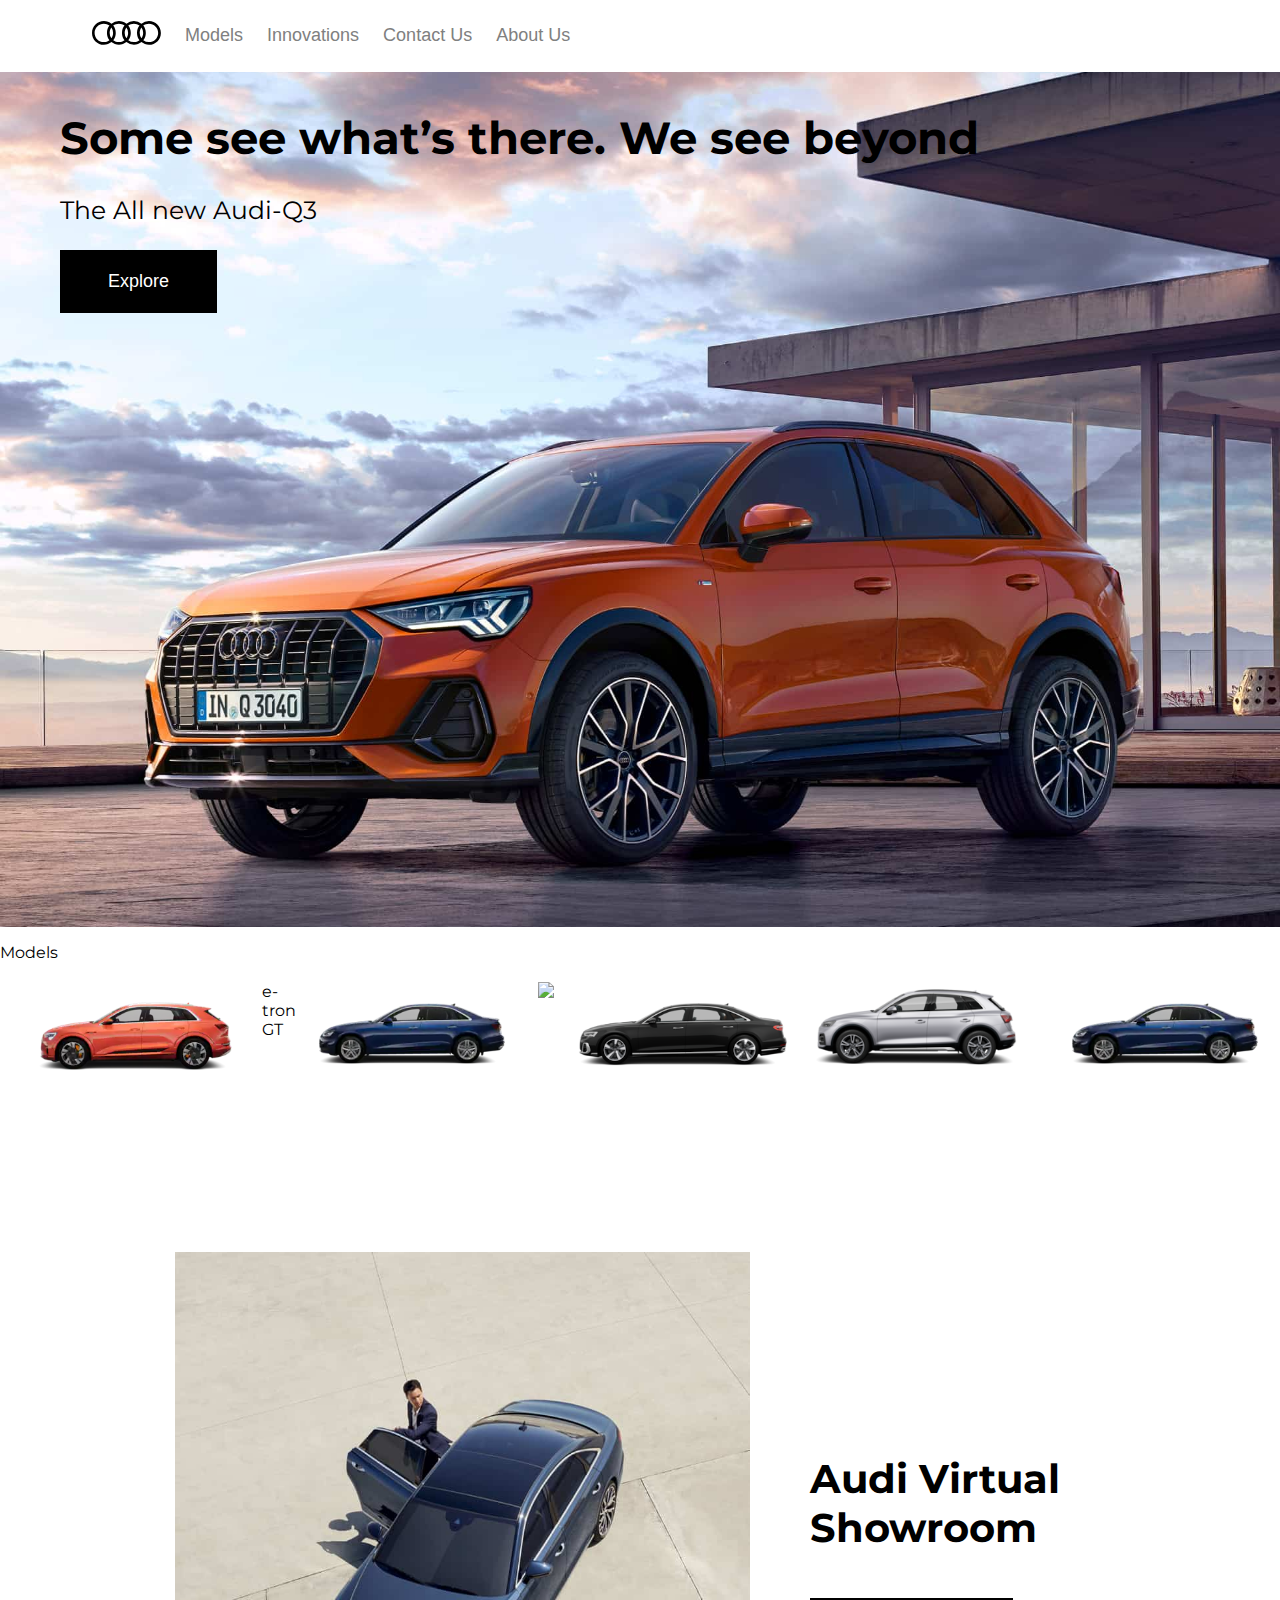
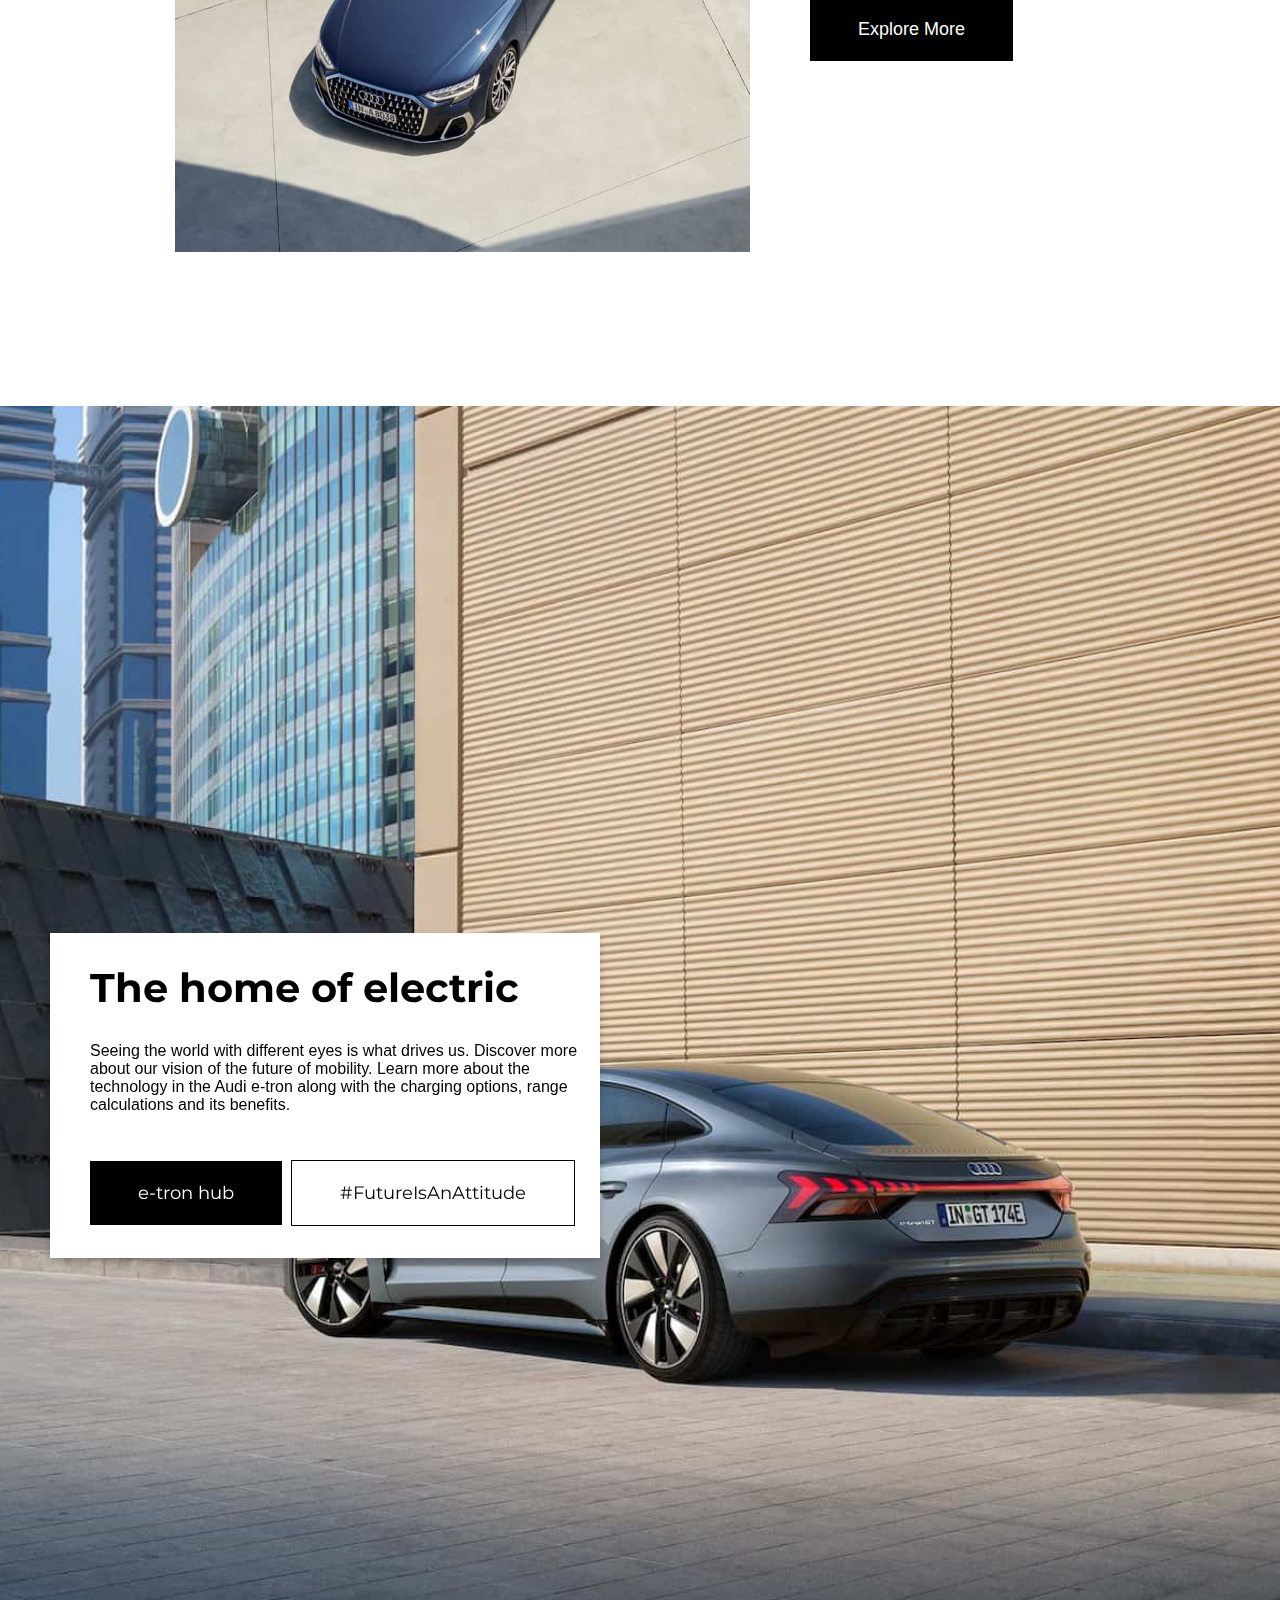
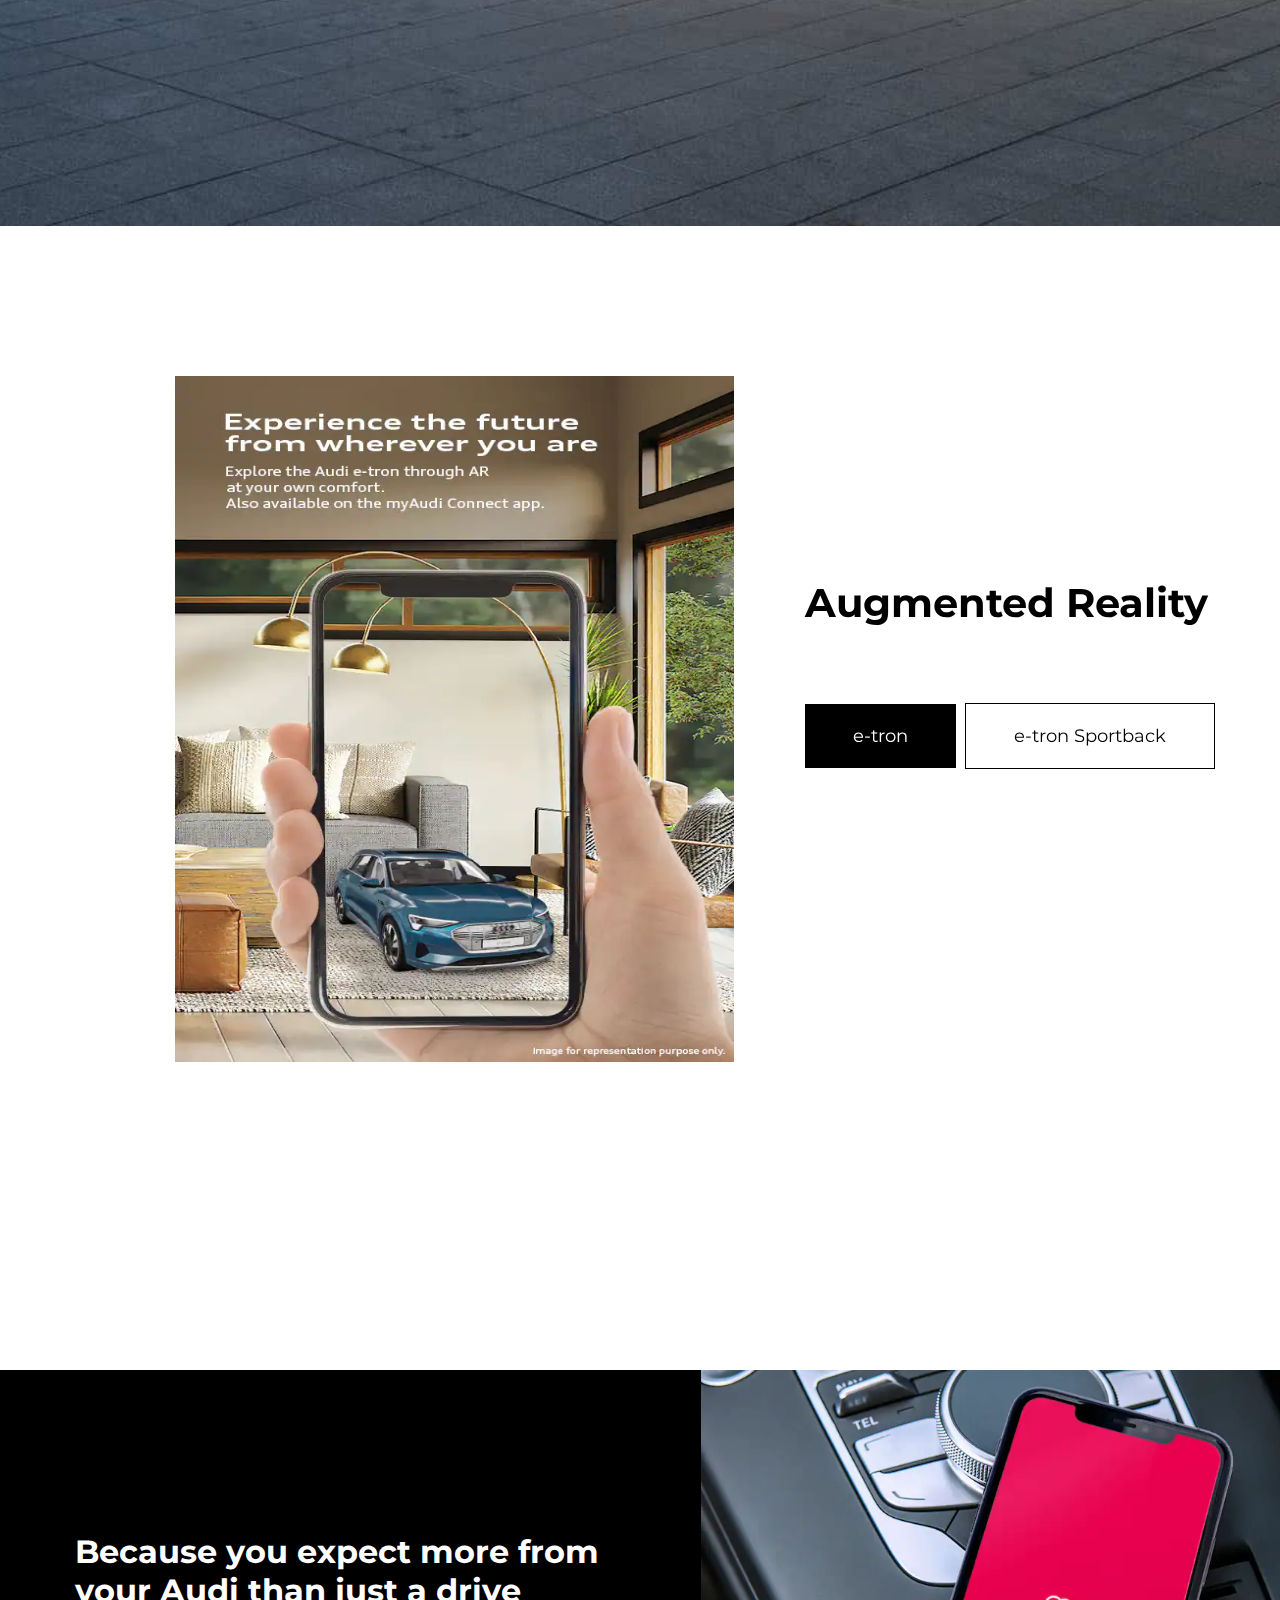
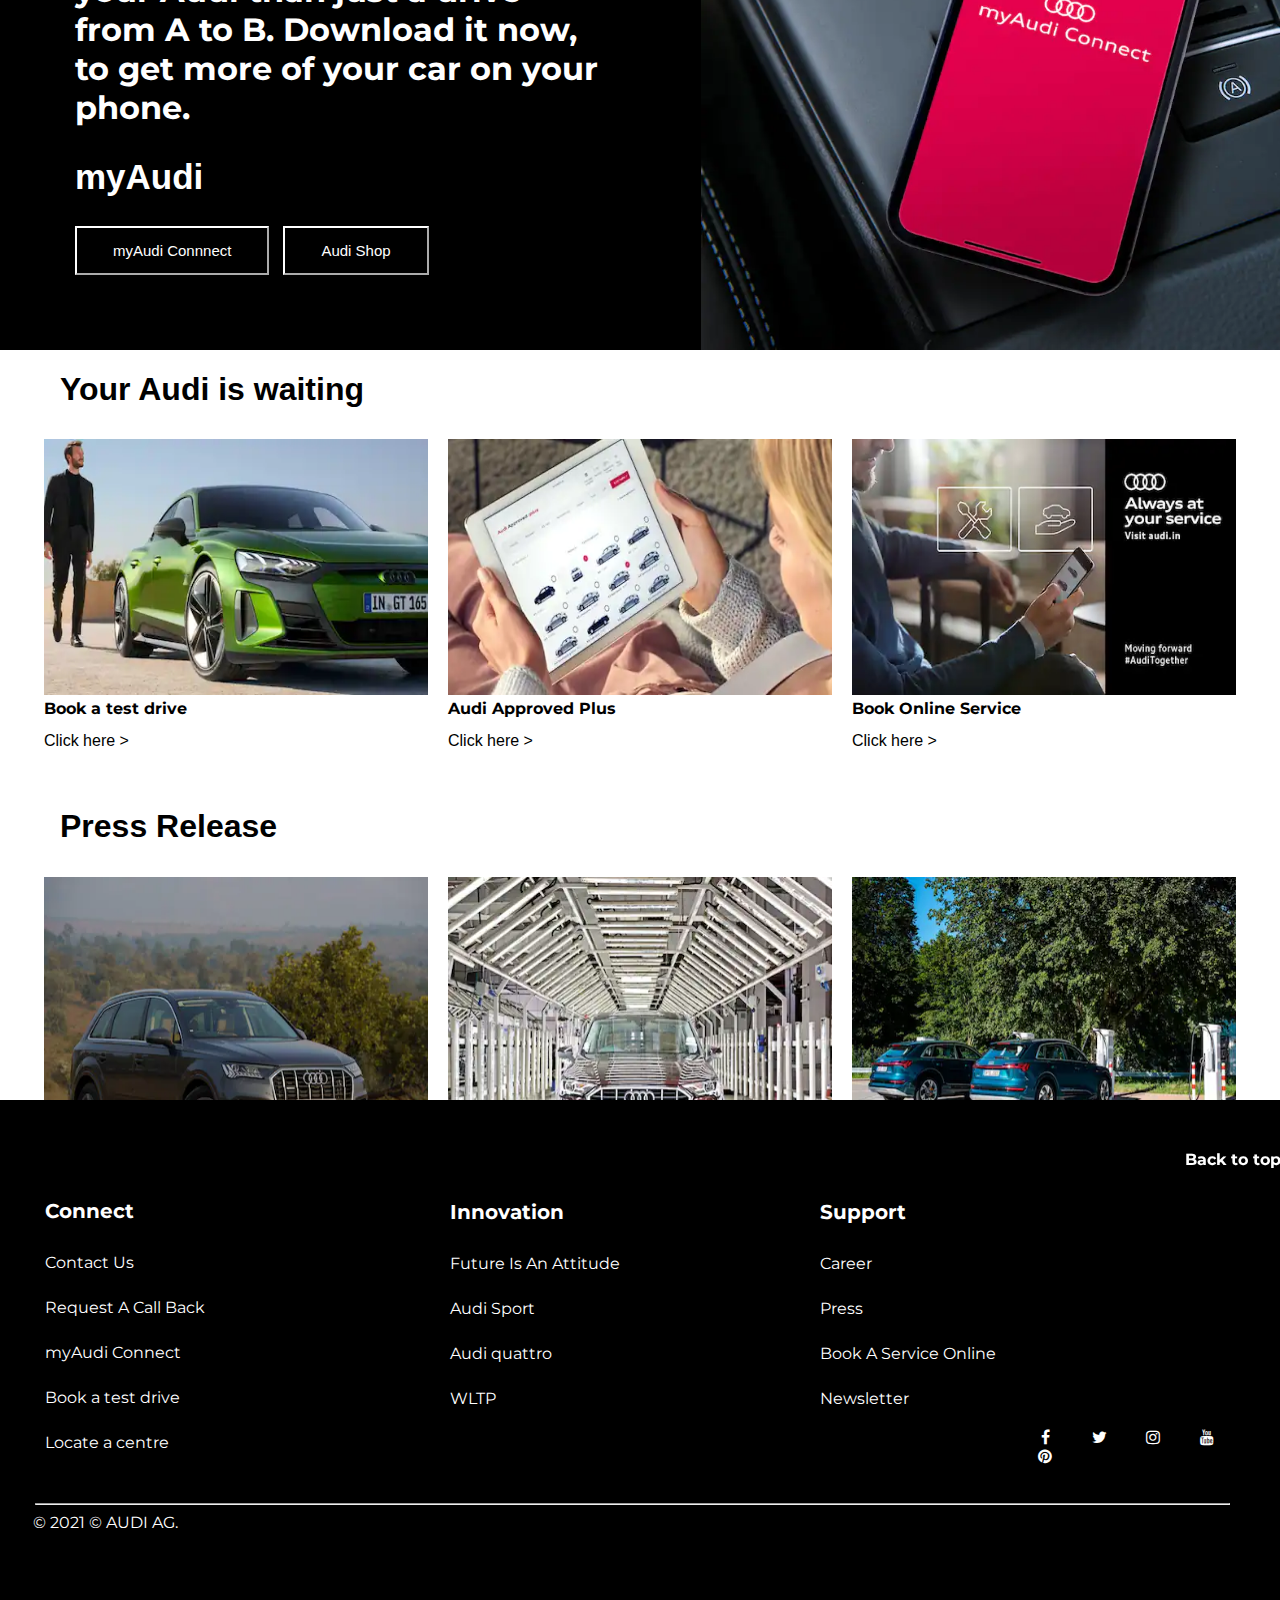
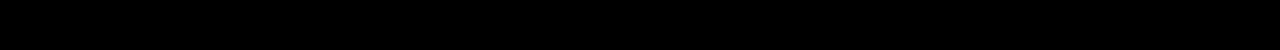
==== index.html @ 3ae1b6d7 "index update" ====
<!DOCTYPE html>
<html lang="en">

<head>
    <meta charset="UTF-8" />
    <meta http-equiv="X-UA-Compatible" content="IE=edge" />
    <meta name="viewport" content="width=device-width, initial-scale=1.0" />
    <title>Audi India | Home</title>
    <link rel="stylesheet" href="/Stylesheets/footer.css">
    <link rel="stylesheet" href="Stylesheets/style.css" />
    <link rel="stylesheet" href="Stylesheets/navbar.css" />
</head>

<body>
    <!-- Navbar -->
    <div class="navbar">
        <div>
            <a aria-label="Audi" href="index.html" title="Audi">
                <svg height="24" width="69" xmlns="http://www.w3.org/2000/svg">
                    <path
                        d="M56.927 0a11.798 11.798 0 00-7.495 2.671A11.906 11.906 0 0041.9 0a11.719 11.719 0 00-7.494 2.671C32.347 1.006 29.745 0 26.91 0a11.798 11.798 0 00-7.494 2.671C17.358 1.006 14.756 0 11.92 0 5.32 0 0 5.303 0 11.884c0 6.58 5.32 11.884 11.921 11.884 2.835 0 5.475-1.007 7.495-2.671 2.058 1.664 4.66 2.67 7.494 2.67 2.835 0 5.475-1.006 7.495-2.67a11.906 11.906 0 007.533 2.67c2.874 0 5.475-1.006 7.533-2.67 2.058 1.664 4.66 2.67 7.495 2.67 6.601 0 11.921-5.302 11.921-11.883C68.848 5.342 63.528 0 56.927 0zm-7.495 17.226a9.126 9.126 0 01-1.708-5.342c0-1.974.621-3.832 1.708-5.342a9.126 9.126 0 011.709 5.342c0 2.013-.66 3.832-1.709 5.342zm-15.027 0a9.126 9.126 0 01-1.709-5.342c0-1.974.621-3.832 1.709-5.342a9.126 9.126 0 011.708 5.342c0 2.013-.66 3.832-1.708 5.342zm-15.028 0a9.126 9.126 0 01-1.709-5.342c0-1.974.622-3.832 1.709-5.342a9.126 9.126 0 011.708 5.342c0 2.013-.66 3.832-1.708 5.342zM2.602 11.884c0-5.071 4.116-9.213 9.242-9.213a9.22 9.22 0 015.63 1.897c-1.592 2.013-2.524 4.529-2.524 7.316 0 2.748.932 5.303 2.524 7.316-1.553 1.2-3.495 1.897-5.63 1.897-5.087 0-9.242-4.103-9.242-9.213zM21.24 19.2c1.592-2.013 2.524-4.529 2.524-7.316 0-2.749-.932-5.303-2.524-7.316 1.553-1.2 3.495-1.897 5.63-1.897 2.136 0 4.078.697 5.63 1.897-1.591 2.013-2.523 4.529-2.523 7.316 0 2.748.932 5.303 2.524 7.316-1.553 1.2-3.495 1.897-5.63 1.897-2.136 0-4.078-.697-5.631-1.897zm15.028 0c1.592-2.013 2.524-4.529 2.524-7.316 0-2.749-.932-5.303-2.524-7.316 1.553-1.2 3.494-1.897 5.63-1.897a9.22 9.22 0 015.63 1.897c-1.591 2.013-2.523 4.529-2.523 7.316 0 2.748.932 5.303 2.524 7.316-1.554 1.2-3.495 1.897-5.63 1.897a9.22 9.22 0 01-5.631-1.897zm20.658 1.897a9.22 9.22 0 01-5.63-1.897c1.591-2.013 2.523-4.529 2.523-7.316 0-2.749-.932-5.303-2.524-7.316 1.554-1.2 3.495-1.897 5.63-1.897 5.088 0 9.243 4.103 9.243 9.213 0 5.11-4.155 9.213-9.242 9.213z"
                        fill="#000" fill-rule="evenodd"></path>
                </svg>
            </a>
        </div>
        <a href="models.html" class="links">Models</a>
        <a href="#" class="links">Innovations</a>
        <a href="#" class="links">Contact Us</a>
        <a href="#" class="links">About Us</a>
    </div>
    <!-- Navbar -->

    <div class="hero-image" style="background-image: url('Images/audiQ3.jpg')">
        <div class="hero-text">
            <h1 style="font-size:45px">Some see what’s there. We see beyond</h1>
            <p>The All new Audi-Q3</p>
            <button>Explore</button>
        </div>
    </div>

    <p class="p1">Models</p>
    <div class="models">
        <img src="Images/etroncatalunyared_sv.png" alt="e-tron GT" />
        <span class="audi-link">e-tron GT</span>
        <img src="Images/A4navarrablue_sv.png" />
        <img src="ImagesA6firmamemntblue_sv.png" />
        <img src="Images/A8Lvesuviusgrey_sv.png" />
        <img src="Images/2023.png" />
        <img src="Images/A4navarrablue_sv.png" />
        <img src="Images/A4navarrablue_sv.png" />
        <img src="Images/A4navarrablue_sv.png" />
        <img src="Images/A4navarrablue_sv.png" />
        <img src="Images/A4navarrablue_sv.png" />
    </div>

    <div class="avs">
        <div>
            <img src="Images/A86_883.jpg" alt="">
        </div>
        <div class="avs-text">
            <h1 style="font-size:40px">Audi Virtual<br>Showroom</h1> <br>
            <button>Explore More</button>
        </div>
    </div>

    <!-- <section> -->
    <div class="bg-image" style="background-image: url('Images/E-tronHub-3840X4000.jpg');">
        <div class=" card">
            <div>
                <h1 style="font-size: 2.5rem;">The home of electric</h1>
            </div>
            <div>
                <p>Seeing the world with different eyes is what drives us. Discover more<br>about our vision of the
                    future
                    of
                    mobility. Learn more about the<br>technology in the Audi e-tron along with the charging options,
                    range<br>
                    calculations and its benefits.</p>
            </div>
            <div>
                <button id="b1">e-tron hub</button>
                <button id="b2">#FutureIsAnAttitude</button>
            </div>
        </div>
    </div>


    <div class="ar">
        <div>
            <img src="Images/116_E-Tron_AR-Banner_570X857.jpg" alt="">
        </div>
        <div class="ar-text">
            <h1 style="font-size:40px">Augmented Reality</h1> <br>
            <button class="ar-btn1">e-tron</button>
            <button class="ar-btn2">e-tron Sportback</button>
        </div>
    </div>

    <div class="audi-connect">
        <div class="acimg">
            <img src="Images/122_Audi-App-Post_1534-X-1534px_WC.jpg">
        </div>
        <div class="actext">
            <h1>Because you expect more from your Audi than just a drive from A to B. Download it now, to get more of
                your car on your phone.</h1>
            <h2>myAudi</h2>
            <button>myAudi Connnect</button>
            <button id="acb2">Audi Shop</button>
        </div>
    </div>

    <div class="gallerytxt" style="text-align:left; font-family: 'Raleway', sans-serif;">
        <h1>Your Audi is waiting</h1>
    </div>

    <div class="gallery-row">
        <div class="gallery-column">
            <img src="Images/TestDrive-883x496.png" alt="Nature" style="width:100%">
            <h2>Book a test drive</h2>
            <a href="#">Click here ></a>
        </div>
        <div class="gallery-column">
            <img src="Images/ApprovedPlus-883X496.png" alt="Snow" style="width:100%">
            <h2>Audi Approved Plus</h2>
            <a href="#">Click here ></a>
        </div>
        <div class="gallery-column">
            <img src="Images/BookServices-833x496.png" alt="Mountains" style="width:100%">
            <h2>Book Online Service</h2>
            <a href="#">Click here ></a>
        </div>
    </div>


    <div class="presstxt" style="text-align:left; font-family: 'Raleway', sans-serif;">
        <h1>Press Release</h1>
    </div>

    <div class="press-row">
        <div class="press-column">
            <img src="Images/TheNewAudiQ7.jpg" alt="Nature" style="width:100%">
            <h2>Audi India registers robust growth of 29% year-to-date 2022</h2>
            <a href="#">2022-10-07 ></a>
        </div>
        <div class="press-column">
            <img src="Images/AudiQ7_sep09.jpg" alt="Snow" style="width:100%">
            <h2>Audi India launches Audi Q7 Limited edition for the festive season</h2>
            <a href="#">2022-09-12 ></a>
        </div>
        <div class="press-column">
            <img src="Images/Audie-tron_charger.jpg" alt="Mountains" style="width:100%">
            <h2>Audi India bolsters EV charging infrastructure - completes installation of 100+ chargers across 60+
                cities in India</h2>
            <a href="#">2022-09-09 ></a>
        </div>
    </div>

    <div class="footer" style="top: 5900px;">
        <text style="position:relative; left:1180px ; color:white;">
            <b>Back to top</b>
        </text>
        <a href="#" class="fa fa-arrow-up arrow" onclick="scrolltop()"></a>

        <div>
            <ul style="font-size:20px;left: 50px;"><b>Connect</b></ul>
            <ul>Contact Us</ul>
            <ul>Request A Call Back</ul>
            <ul>myAudi Connect</ul>
            <ul>Book a test drive</ul>
            <ul>Locate a centre</ul>
        </div>

        <div style="position:absolute;left:410px;top:70px">
            <ul style="font-size:20px ;"><b>Innovation</b></ul>
            <ul>Future Is An Attitude</ul>
            <ul>Audi Sport</ul>
            <ul>Audi quattro</ul>
            <!-- can be used for menus -->
            <ul>WLTP</ul>
            <!-- can be used for menus -->
        </div>

        <div style="position:absolute;left:780px;top:70px">
            <ul style="font-size:20px ;"><b>Support</b></ul>
            <ul>Career</ul>
            <ul>Press</ul>
            <ul>Book A Service Online</ul>
            <ul>Newsletter</ul>
        </div>

        <div class="icons">
            <a href="https://www.facebook.com/audiindia/" target="_blank" class="fa fa-facebook"></a>
            <a href="https://twitter.com/audiofficial" target="_blank" class="fa fa-twitter"></a>
            <a href="https://www.instagram.com/audiofficial/?hl=en" target="_blank" class="fa fa-instagram"></a>
            <a href="https://www.youtube.com/c/audi/videos" target="_blank" class="fa fa-youtube"></a>
            <a href="https://www.pinterest.com/audiofficial/" target="_blank" class="fa fa-pinterest"></a>

        </div>
        <hr style="position:relative; top:35px ; width:95%">
        <text style="color:white;position:relative; top:35px; left: 28px;">© 2021 © AUDI AG.</text>
    </div>

</body>

</html>
---- Stylesheets/footer.css ----
@import url(https://cdnjs.cloudflare.com/ajax/libs/font-awesome/4.7.0/css/font-awesome.min.css);
@import url("http://fonts.cdnfonts.com/css/audi-type-2");
@import url(audi-core-ci-reset-and-basic.min.css);
@import url("https://fonts.googleapis.com/css2?family=Montserrat&display=swap");
@import url("https://fonts.googleapis.com/css2?family=Montserrat:wght@200&display=swap");

.footer-top {
  position: absolute;
  /* margin-left: 70px; */
  /* width: 1348px; */
  width: 100%;
  height: 120px;
  top: 8000px;
  background-color: white;
}

.footer {
  position: absolute;
  /* margin-left: 70px; */
  width: 98.1%;
  /* width: 1210px; */
  height: 500px;
  top: 8120px;
  background-color: black;
  padding-left: 5px;
  padding-top: 50px;
  padding-right: 20px;
  /* padding: 40px; */
  left: 0px;
}

.footer ul {
  padding-top: 10px;
  color: white;
  font-family: "Montserrat", sans-serif;
}

.arrow {
  position: relative;
  /* top: 0px; */
  left: 1185px;
  width: 15px;
}

.icons {
  position: absolute;
  left: 1020px;
  top: 328px;
}

.icons a {
  text-decoration: none;
}

.fa {
  padding: 0px;
  font-size: 30px;
  width: 50px;
  text-align: center;
  text-decoration: none;
  /* margin: 5px 2px; */
  color: white;
}
---- Stylesheets/style.css ----
@import url(https://cdnjs.cloudflare.com/ajax/libs/font-awesome/4.7.0/css/font-awesome.min.css);
@import url("http://fonts.cdnfonts.com/css/audi-type-2");
@import url(audi-core-ci-reset-and-basic.min.css);
@import url("https://fonts.googleapis.com/css2?family=Montserrat&display=swap");
@import url("https://fonts.googleapis.com/css2?family=Montserrat:wght@200&display=swap");

body,
html {
    font-family: "Montserrat", sans-serif;
    height: 100%;
    margin: 0;
    scroll-behavior: smooth;
    /* background-color: whitesmoke; */
}

.avs {
    display: flex;
    transition: 10s;
}

.avs img {
    width: 575px;
    height: 600px;
    padding-left: 175px;
    padding-top: 150px;
    padding-bottom: 150px;
}

.avs-text {
    position: relative;
    top: 325px;
    left: 60px;
    color: black;
    font-family: "Montserrat", sans-serif;
    align-items: center;
}

.avs-text button {
    border: none;
    outline: 0;
    color: white;
    background-color: black;
    text-align: center;
    cursor: pointer;
    margin: 0px 4px 32px 0px;
    padding: 21px 48px;
    font-size: 18px;
}

.avs-text button:hover {
    background-color: #555;
    color: white;
}

.ar {
    display: flex;
    transition: 10s;
}

.ar img {
    width: 75%;
    height: 60%;
    padding-left: 175px;
    padding-top: 150px;
    padding-bottom: 150px;
}

.ar-text {
    position: relative;
    top: 325px;
    left: 60px;
    color: black;
    font-family: "Montserrat", sans-serif;
    align-items: center;
}

.ar-btn1 {
    border: none;
    outline: 0;
    color: white;
    background-color: black;
    text-align: center;
    cursor: pointer;
    margin: 0px 4px 32px 0px;
    margin-left: 00px;
    margin-top: 30px;
    padding: 21px 48px;
    font-size: 18px;
    font-family: "Montserrat", sans-serif;
}

.ar-btn1:hover {
    background-color: #555;
    color: white;
}

.ar-btn2 {
    border: solid 1px #000;
    outline: 0;
    color: black;
    background-color: white;
    text-align: center;
    cursor: pointer;
    margin: 0px 4px 32px 0px;
    margin-left: 1px;
    margin-top: 30px;
    padding: 21px 48px;
    font-size: 18px;
    font-family: "Montserrat", sans-serif;
}

.ar-btn2:hover {
    color: #777;
}

.hero-image {
    /* background-image: url("../image/audiQ3.jpg"); */
    height: 95%;
    width: 100%;
    background-position: center;
    background-size: cover;
    position: relative;
}

.hero-text {
    position: absolute;
    top: 8px;
    left: 60px;
    color: black;
    /* font-family: "Montserrat", sans-serif; */
}

.hero-text button {
    border: none;
    outline: 0;
    color: white;
    background-color: black;
    text-align: center;
    cursor: pointer;
    margin: 0px 4px 32px 0px;
    padding: 21px 48px;
    font-size: 18px;
}

.hero-text p {
    font-family: "Montserrat", sans-serif;
    font-size: 25px;
    margin-top: 0;
}

.hero-text button:hover {
    background-color: #555;
    color: white;
}


.models {
    display: flex;
    flex-wrap: no-wrap;
    overflow-x: auto;
    margin: 20px;
}

.models img {
    flex: 0 0 auto;
    width: auto;
    height: 100px;
    max-width: 100%;
    margin-right: 10px;
}

.card {
    position: sticky;
    max-width: 600px;
    width: 43%;
    /* height: 23%; */
    background-color: white;
    left: 50px;
    top: 300px;
    box-shadow: 0 4px 8px 0 rgba(0, 0, 0, 0.2);
    transition: 0.3s;
}

.card h1 {
    text-align: left;
    padding-left: 40px;
    padding-top: 30px;
    font-family: "Montserrat", sans-serif;
}

.card p {
    margin-top: 30px;
    padding-left: 40px;
    font-family: "Raleway", sans-serif;
}

.card:hover {
    box-shadow: 0 8px 16px 0 rgba(0, 0, 0, 0.2);
}

#b1 {
    border: none;
    outline: 0;
    color: white;
    background-color: black;
    text-align: center;
    cursor: pointer;
    margin: 0px 4px 32px 0px;
    margin-left: 40px;
    margin-top: 30px;
    padding: 21px 48px;
    font-size: 18px;
    font-family: "Montserrat", sans-serif;
}

#b1:hover {
    background-color: #555;
    color: white;
}

#b2 {
    border: solid 1px #000;
    outline: 0;
    color: black;
    background-color: white;
    text-align: center;
    cursor: pointer;
    margin: 0px 4px 32px 0px;
    margin-left: 1px;
    margin-top: 30px;
    padding: 21px 48px;
    font-size: 18px;
    font-family: "Montserrat", sans-serif;
}

#b2:hover {
    color: #777;
}

.bg-image {
    height: 80%;
    padding-block-start: 500px;
    padding-block-end: 200px;
    /* background-image: url("../image/E-tronHub-3840X4000.jpg");  */
    background-position: center;
    background-repeat: no-repeat;
    background-size: cover;
}

.audi-connect {
    display: flex;
    align-items: flex-end;
    justify-content: center;
    background-color: black;
}

.acimg img {
    max-width: 100%;
    float: right;
    padding-left: 500px;
}

.acimg {
    flex-basis: 150%;
    order: 2;
}


.actext h1 {
    color: #fff;
    margin-left: 75px;
    padding-right: 100px;
    font-family: 'Montserrat', sans-serif;
}

.actext h2 {
    color: #fff;
    margin-left: 75px;
    padding-right: 100px;
    font-size: 35px;
    font-family: "Raleway", sans-serif;
}

.actext button {
    color: #fff;
    border-color: white;
    background-color: #000;
    margin-left: 75px;
    padding: 14px 36px;
    font-size: 15px;
    cursor: pointer;
    margin-bottom: 75px;

}

.actext button:hover {
    color: #888;
    border-color: #888;
    transition: 0.3s;
}

#acb2 {
    margin-left: 10px;
}


/* The grid: Four equal columns that floats next to each other */
.gallery-column {
    float: left;
    width: 30%;
    padding: 10px;
}

/* Style the images inside the grid */
.gallery-column img {
    cursor: pointer;
    height: 90%;
}

.gallery-column h2 {
    font-family: 'Montserrat', sans-serif;
    font-size: 16px;
    margin-bottom: 10;
    margin-top: 0;
}

.gallery-column a {
    text-decoration: none;
    color: #000;
    font-family: Arial, Helvetica, sans-serif;
    font-size: 16px;
}

.gallerytxt {
    padding-left: 60px;
}

.gallery-row {
    display: flex;
    justify-content: center;
}

/* The grid: Four equal columns that floats next to each other */
.press-column {
    float: left;
    width: 30%;
    padding: 10px;
}

/* Style the images inside the grid */
.press-column img {
    cursor: pointer;
    height: 90%;
}

.press-column h2 {
    font-family: 'Montserrat', sans-serif;
    font-size: 16px;
    margin-bottom: 10;
    margin-top: 0;

}

.press-column a {
    text-decoration: none;
    color: #000;
    font-family: Arial, Helvetica, sans-serif;
    font-size: 16px;
}

.presstxt {
    margin-top: 75px;
    padding-left: 60px;
}

.press-row {
    display: flex;
    justify-content: center;
}
---- Stylesheets/navbar.css ----
@import url('http://fonts.cdnfonts.com/css/audi-type-2');

.navbar {
  /* width: 100%; */
  background-color: #ffffff;
  overflow: auto;
  /* margin-left: 0px; */
  padding-top: 9px;
  padding-left: 80px;
  padding-bottom: 10px;
  /* padding: 10px; */
  font-family: 'Audi Type', sans-serif;
}


.navbar a {
  float: left;
  padding: 12px;
  color: gray;
  text-decoration: none;
  font-size: 18px;
}

.links {
  margin-top: 4px;
}

.navbar a:hover {
  color: black;
}
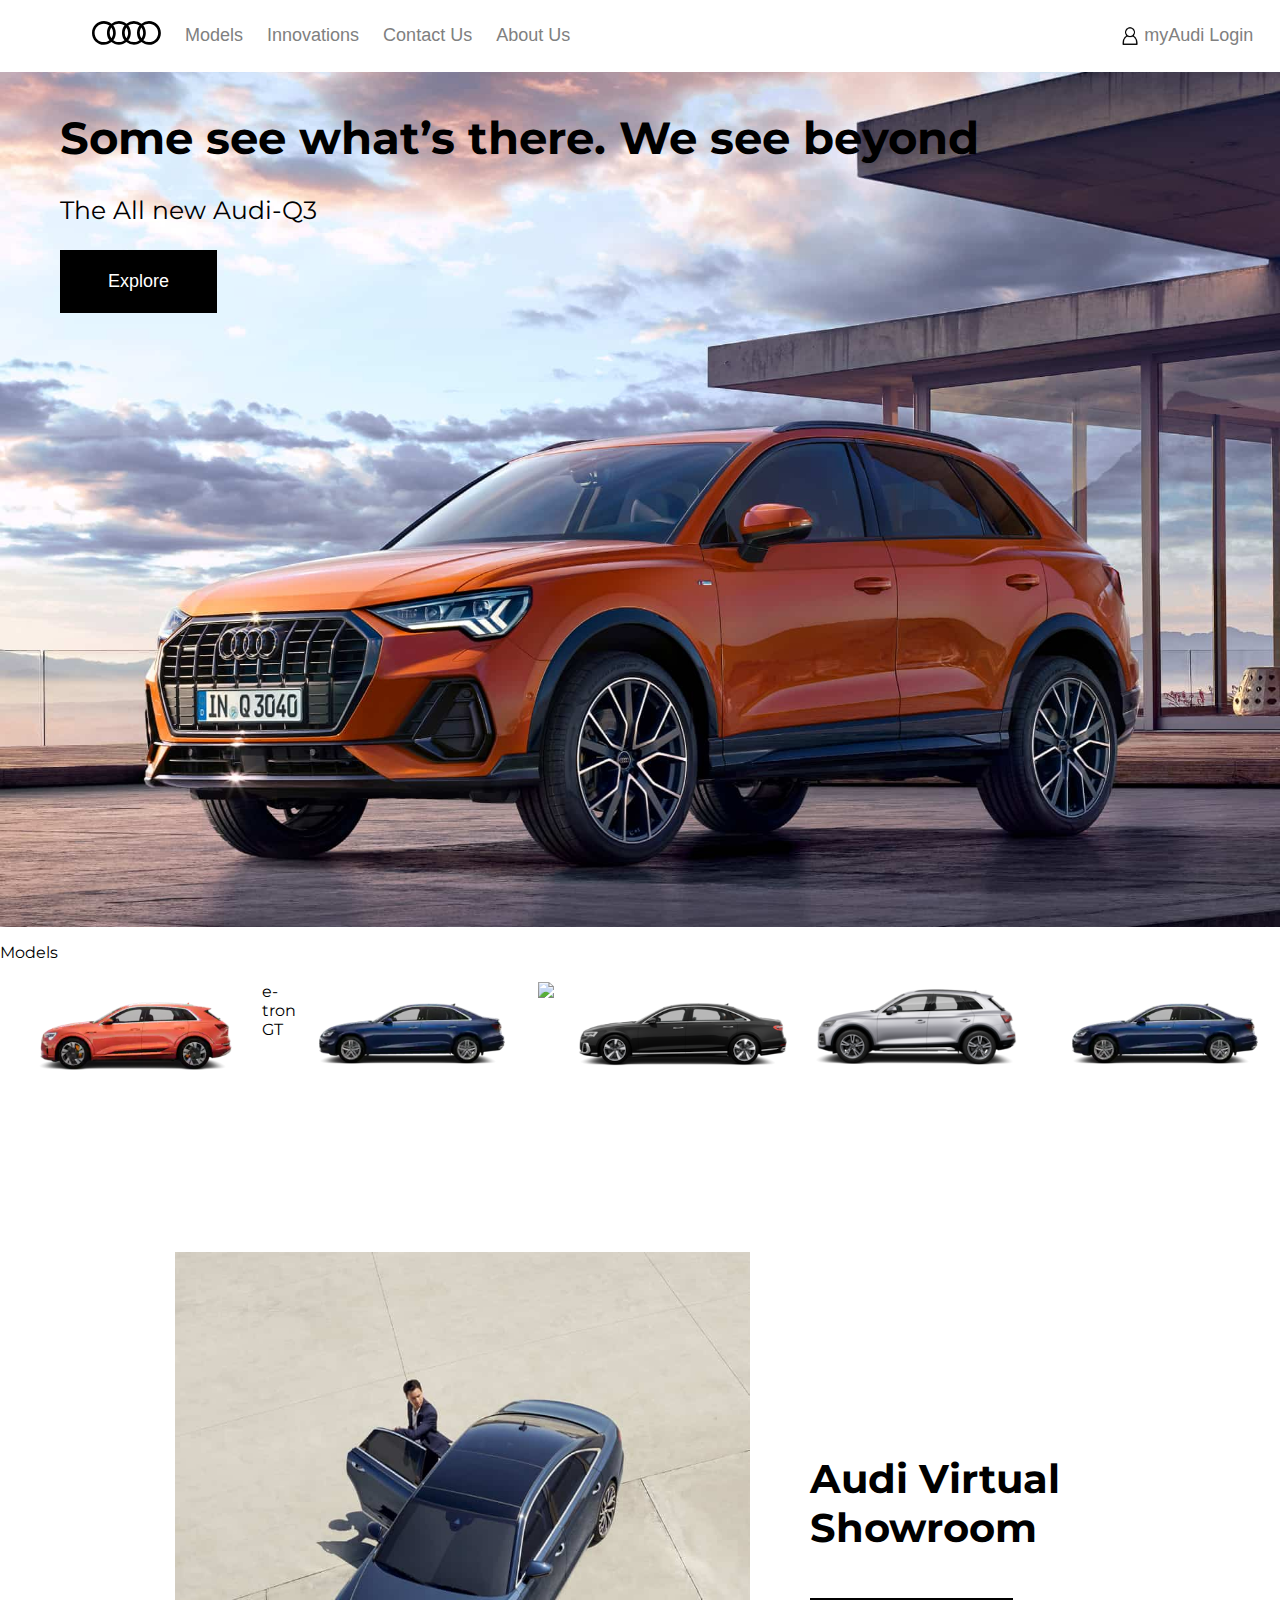
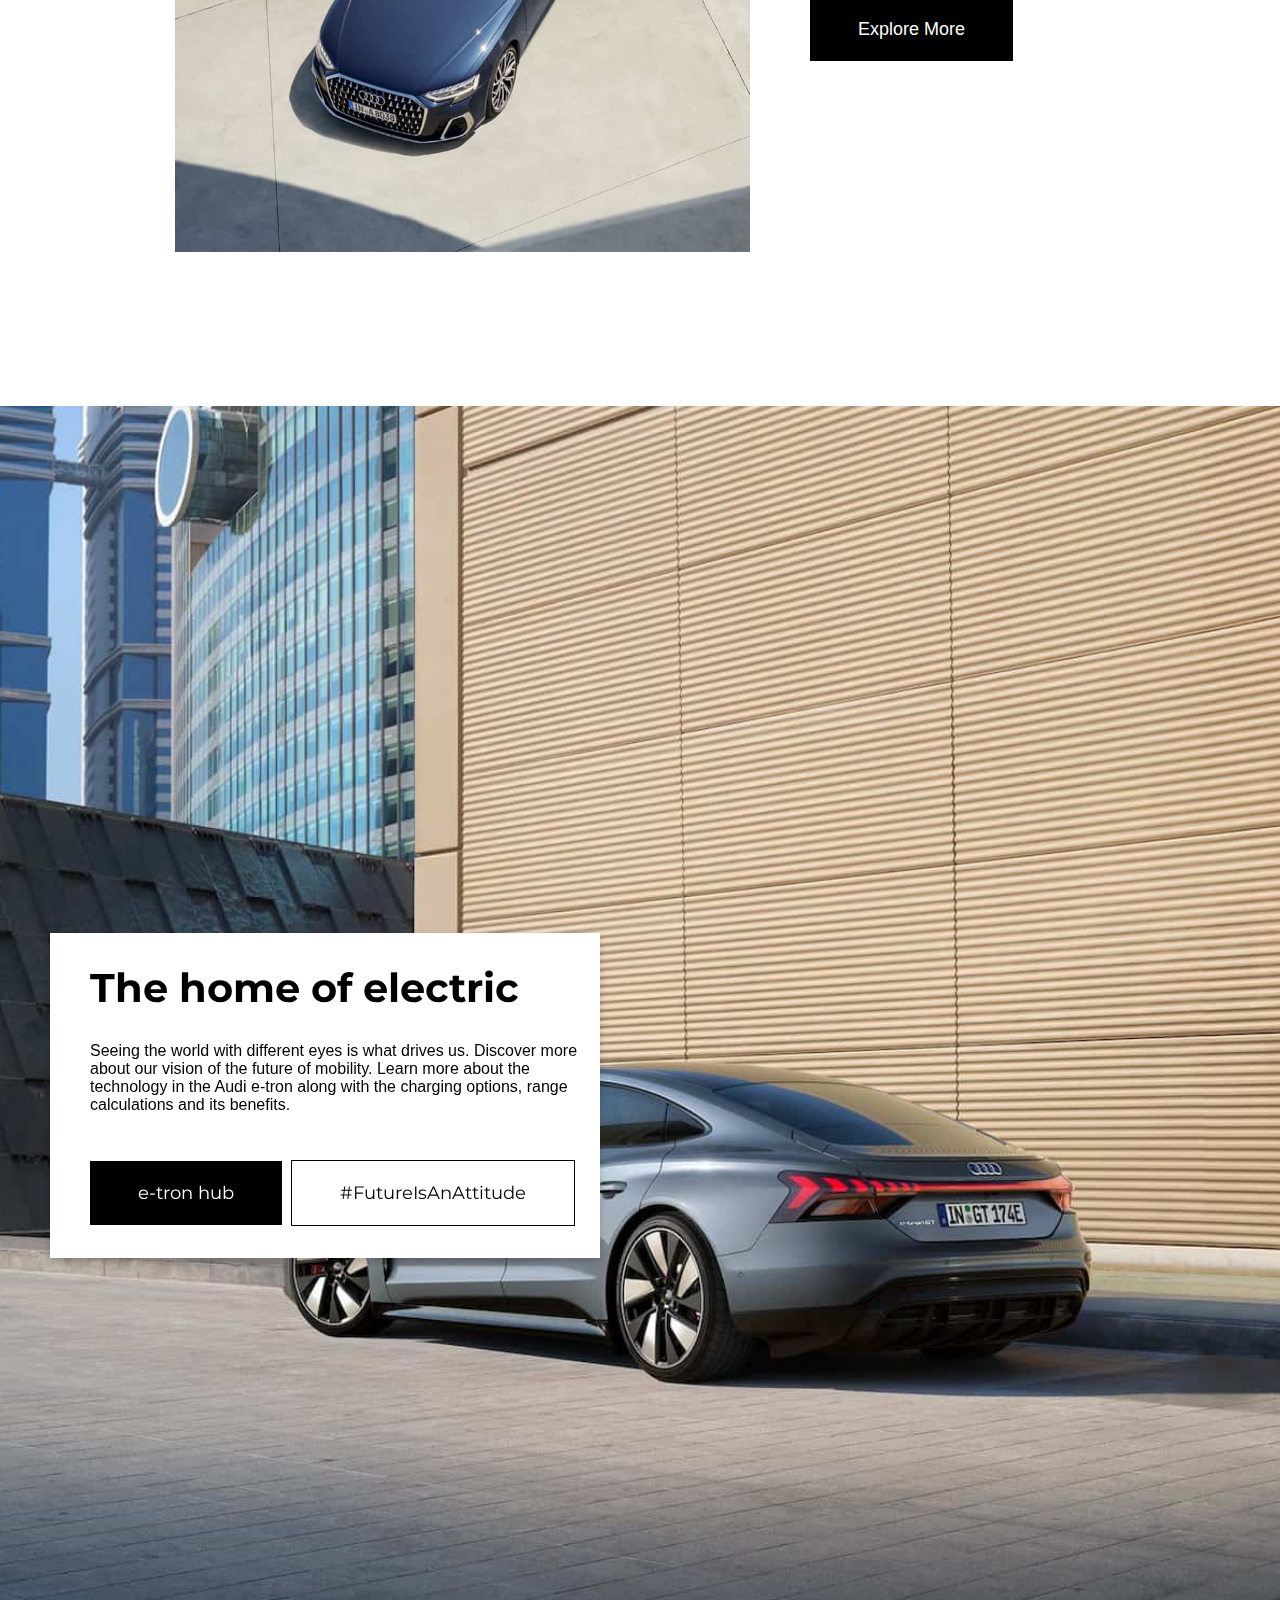
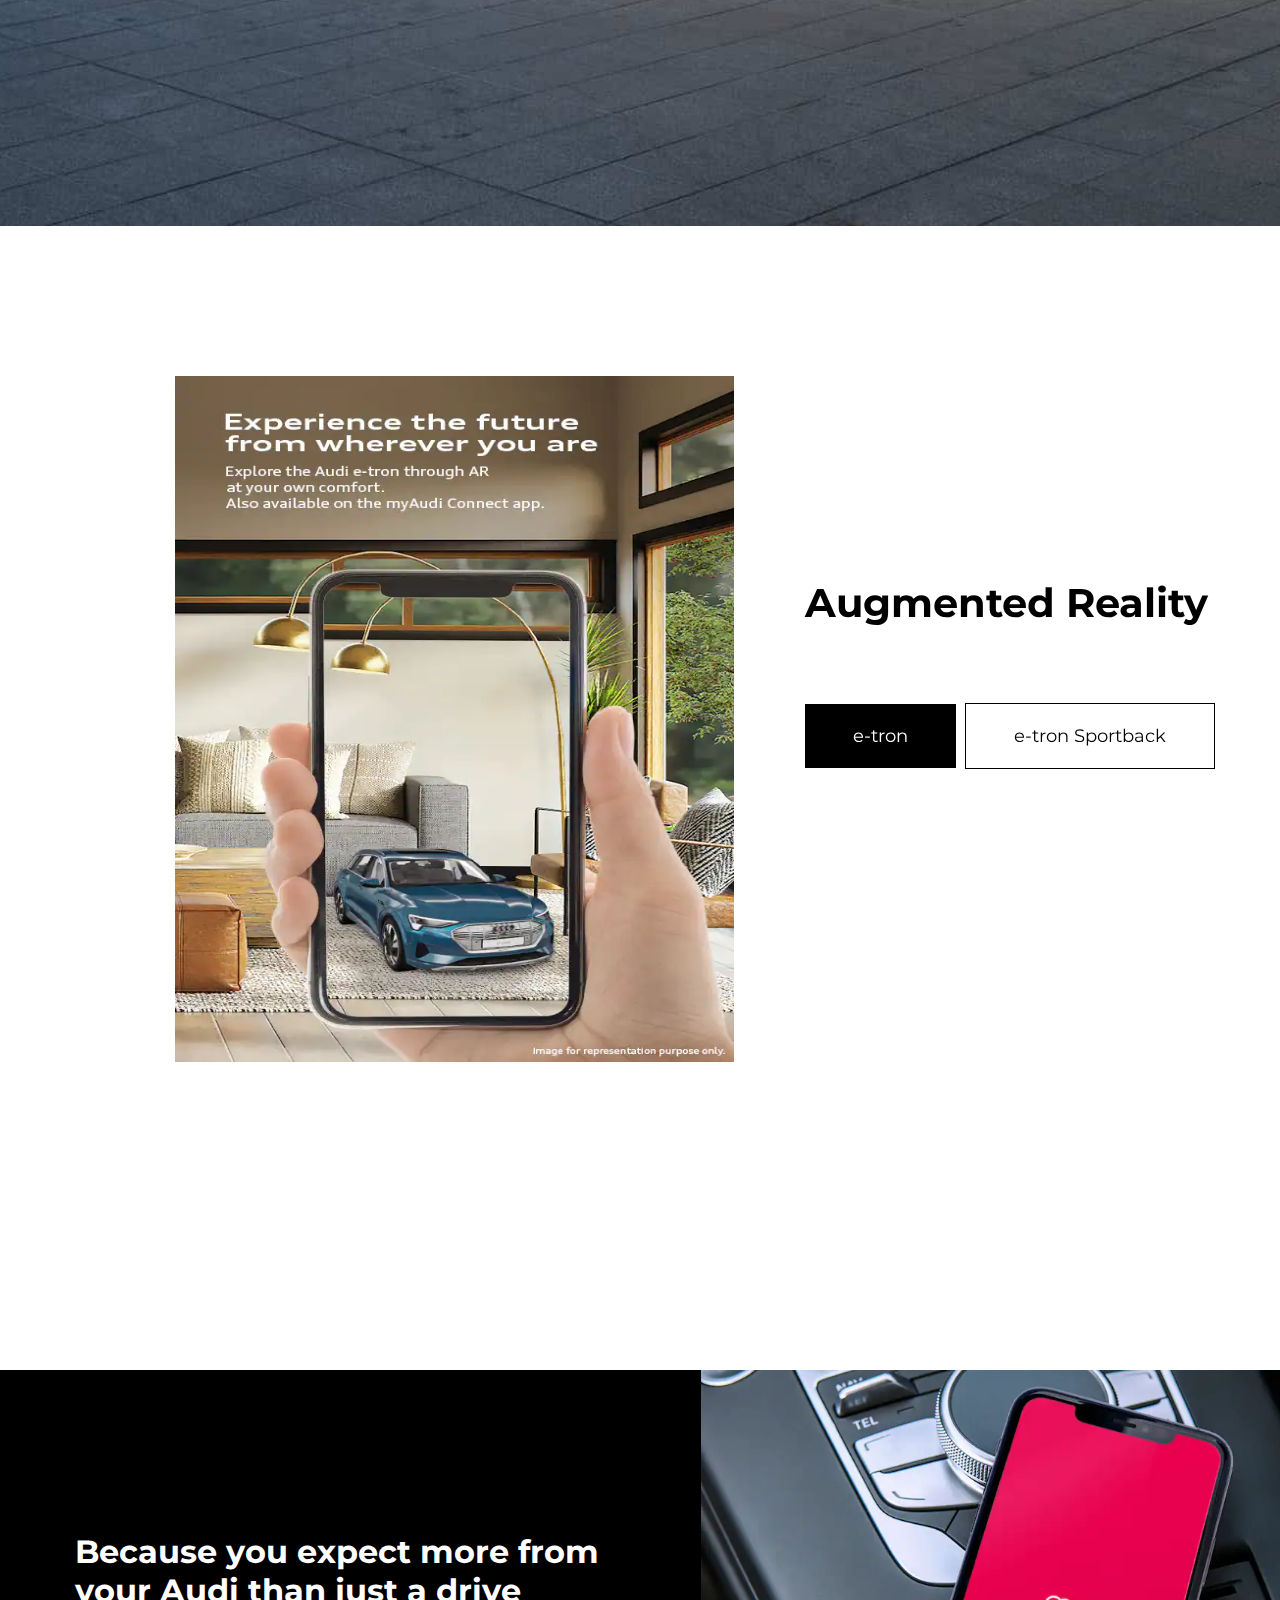
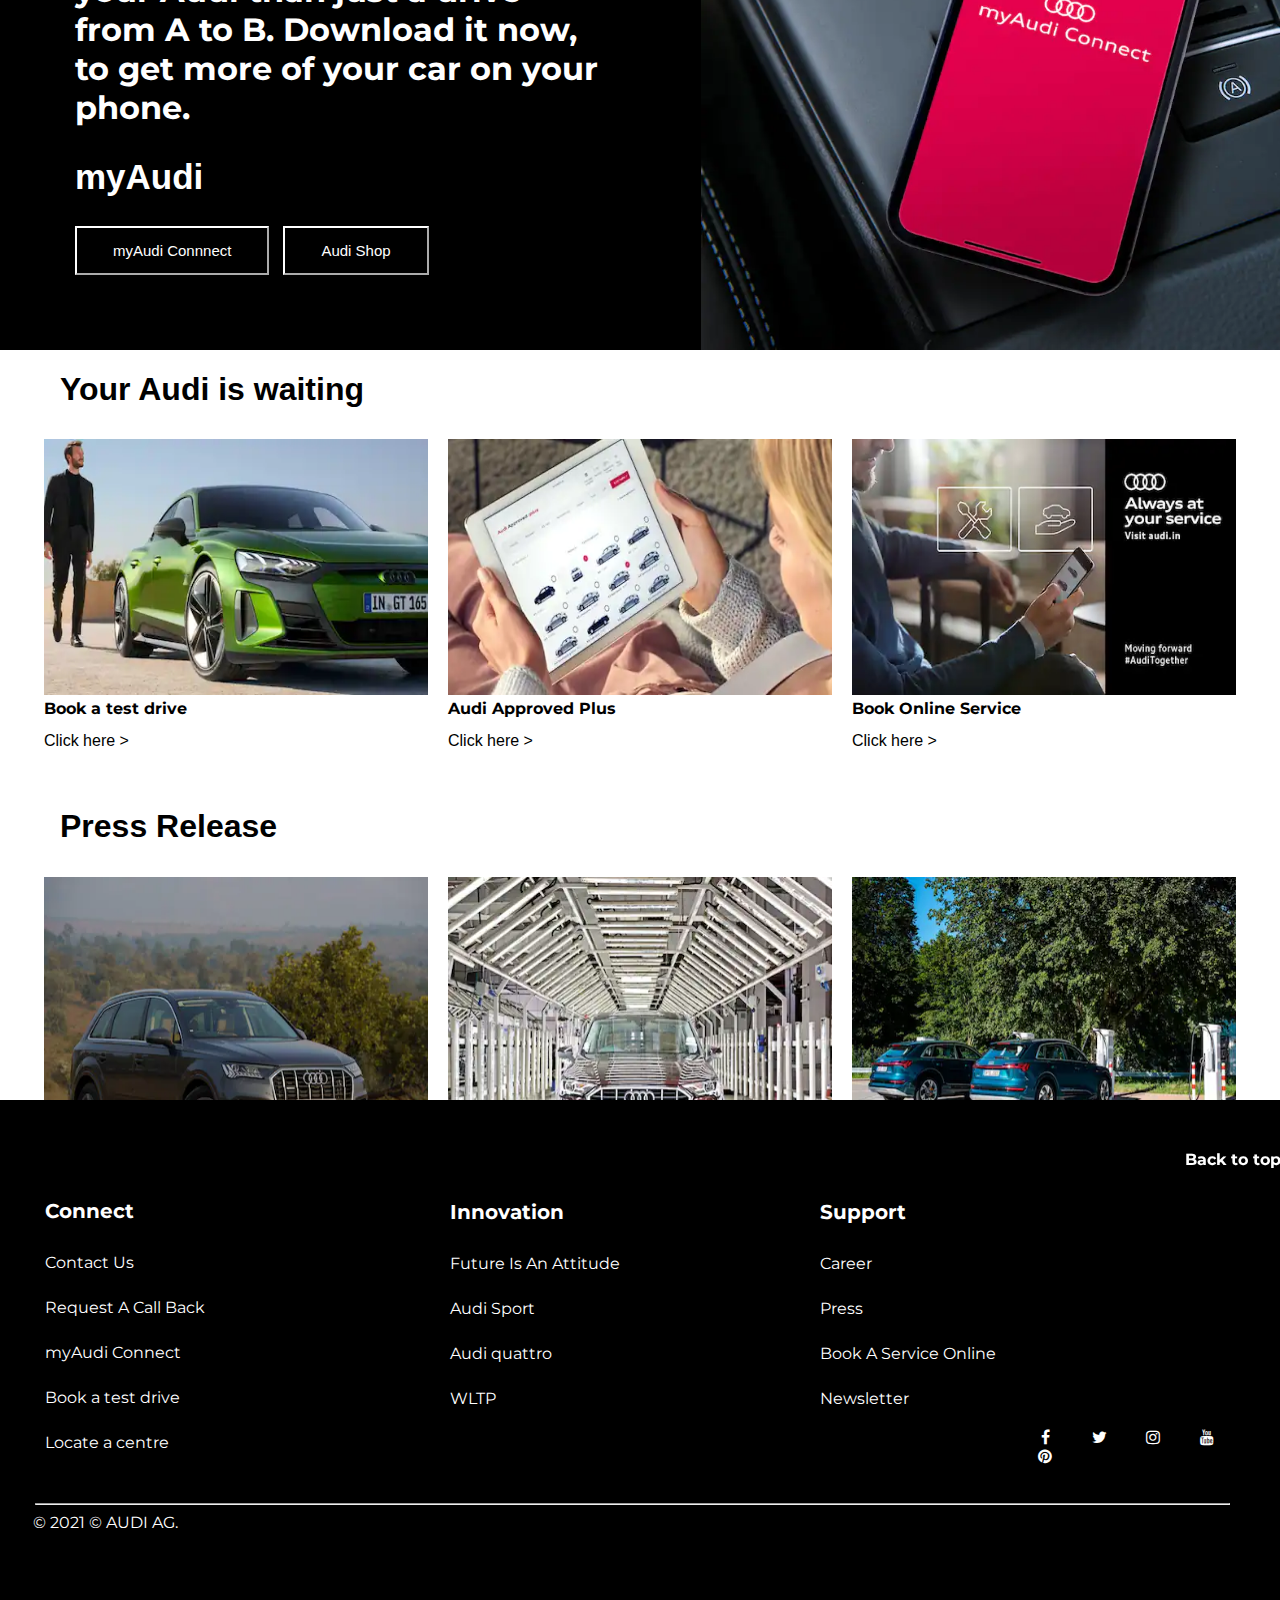
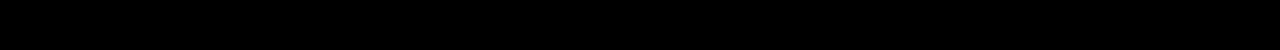
==== commit 6478a4b3: "welcome page and navbar" ====
--- a/index.html
+++ b/index.html
@@ -6,7 +6,7 @@
     <meta http-equiv="X-UA-Compatible" content="IE=edge" />
     <meta name="viewport" content="width=device-width, initial-scale=1.0" />
     <title>Audi India | Home</title>
-    <link rel="stylesheet" href="/Stylesheets/footer.css">
+    <link rel="stylesheet" href="Stylesheets/footer.css">
     <link rel="stylesheet" href="Stylesheets/style.css" />
     <link rel="stylesheet" href="Stylesheets/navbar.css" />
 </head>
@@ -26,7 +26,15 @@
         <a href="models.html" class="links">Models</a>
         <a href="#" class="links">Innovations</a>
         <a href="#" class="links">Contact Us</a>
-        <a href="#" class="links">About Us</a>
+        <a href="about.html" class="links">About Us</a>
+        <a href="welcome.html" class="links" style="position:relative;left:550px ;">myAudi Login</a>
+
+        <div class="login">
+            <img class="login" src="Images/user.png" alt="">
+
+        </div>
+
+
     </div>
     <!-- Navbar -->
 
@@ -199,7 +207,9 @@
         <hr style="position:relative; top:35px ; width:95%">
         <text style="color:white;position:relative; top:35px; left: 28px;">© 2021 © AUDI AG.</text>
     </div>
-
+    <script src="Javascript/mainpage.js">
+
+    </script>
 </body>
 
 </html>--- a/Stylesheets/navbar.css
+++ b/Stylesheets/navbar.css
@@ -27,4 +27,14 @@
 
 .navbar a:hover {
   color: black;
-}+}
+.login{
+  position:absolute;
+  left: 560px;
+  top: 13px;
+}
+
+.login img{
+  width: 20px;
+  height: 20px;
+}
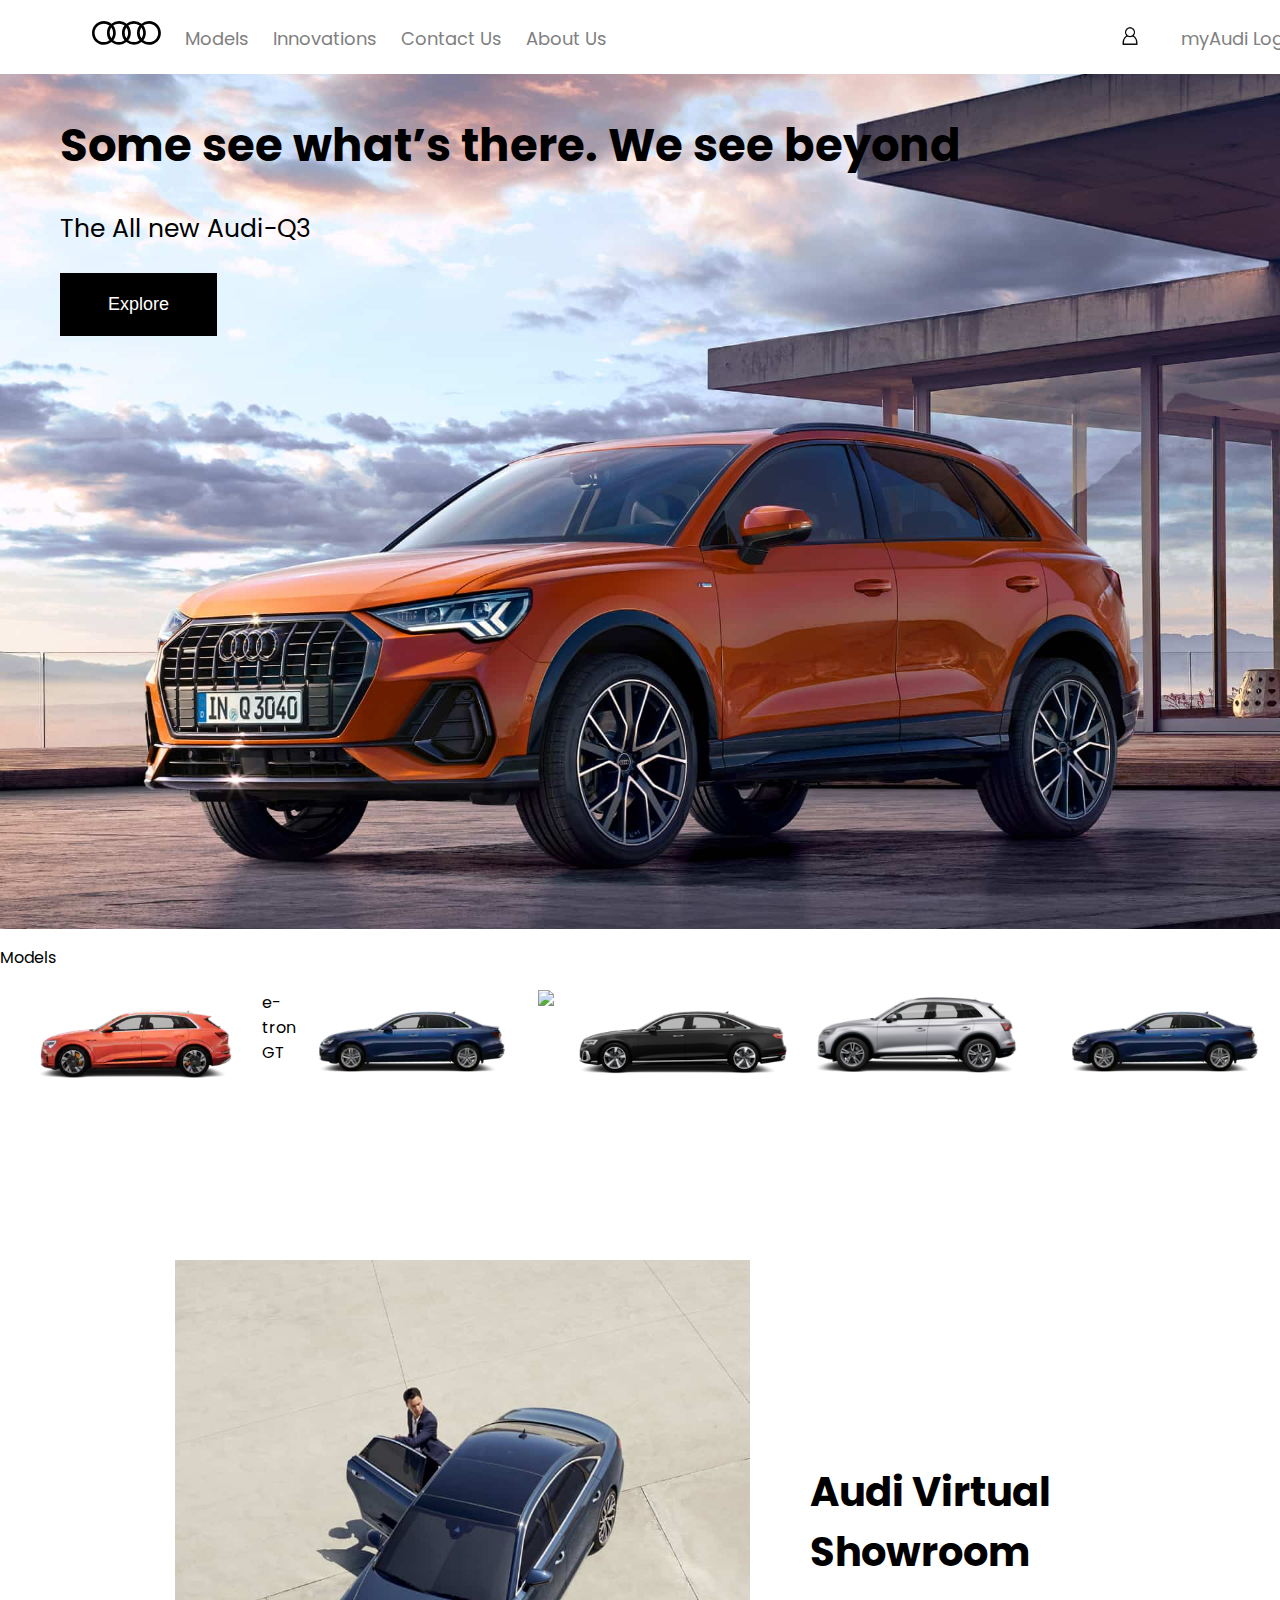
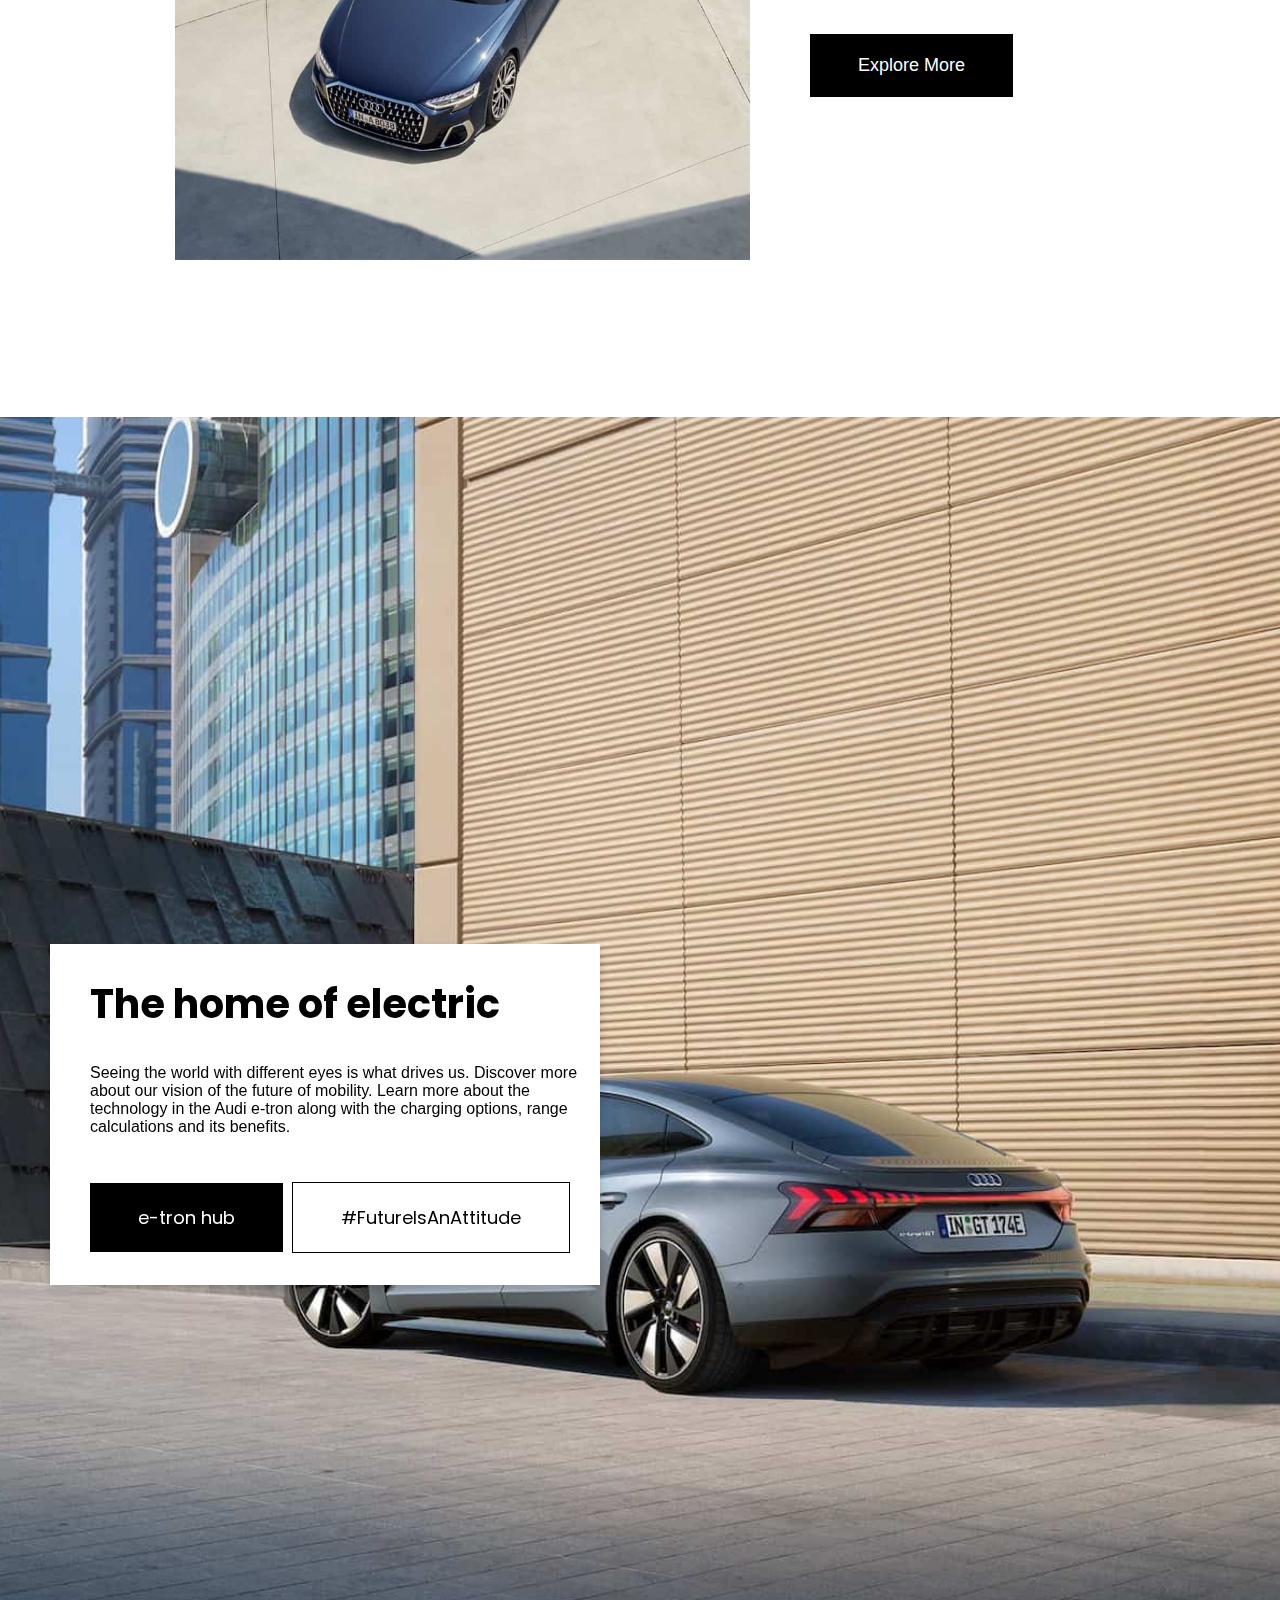
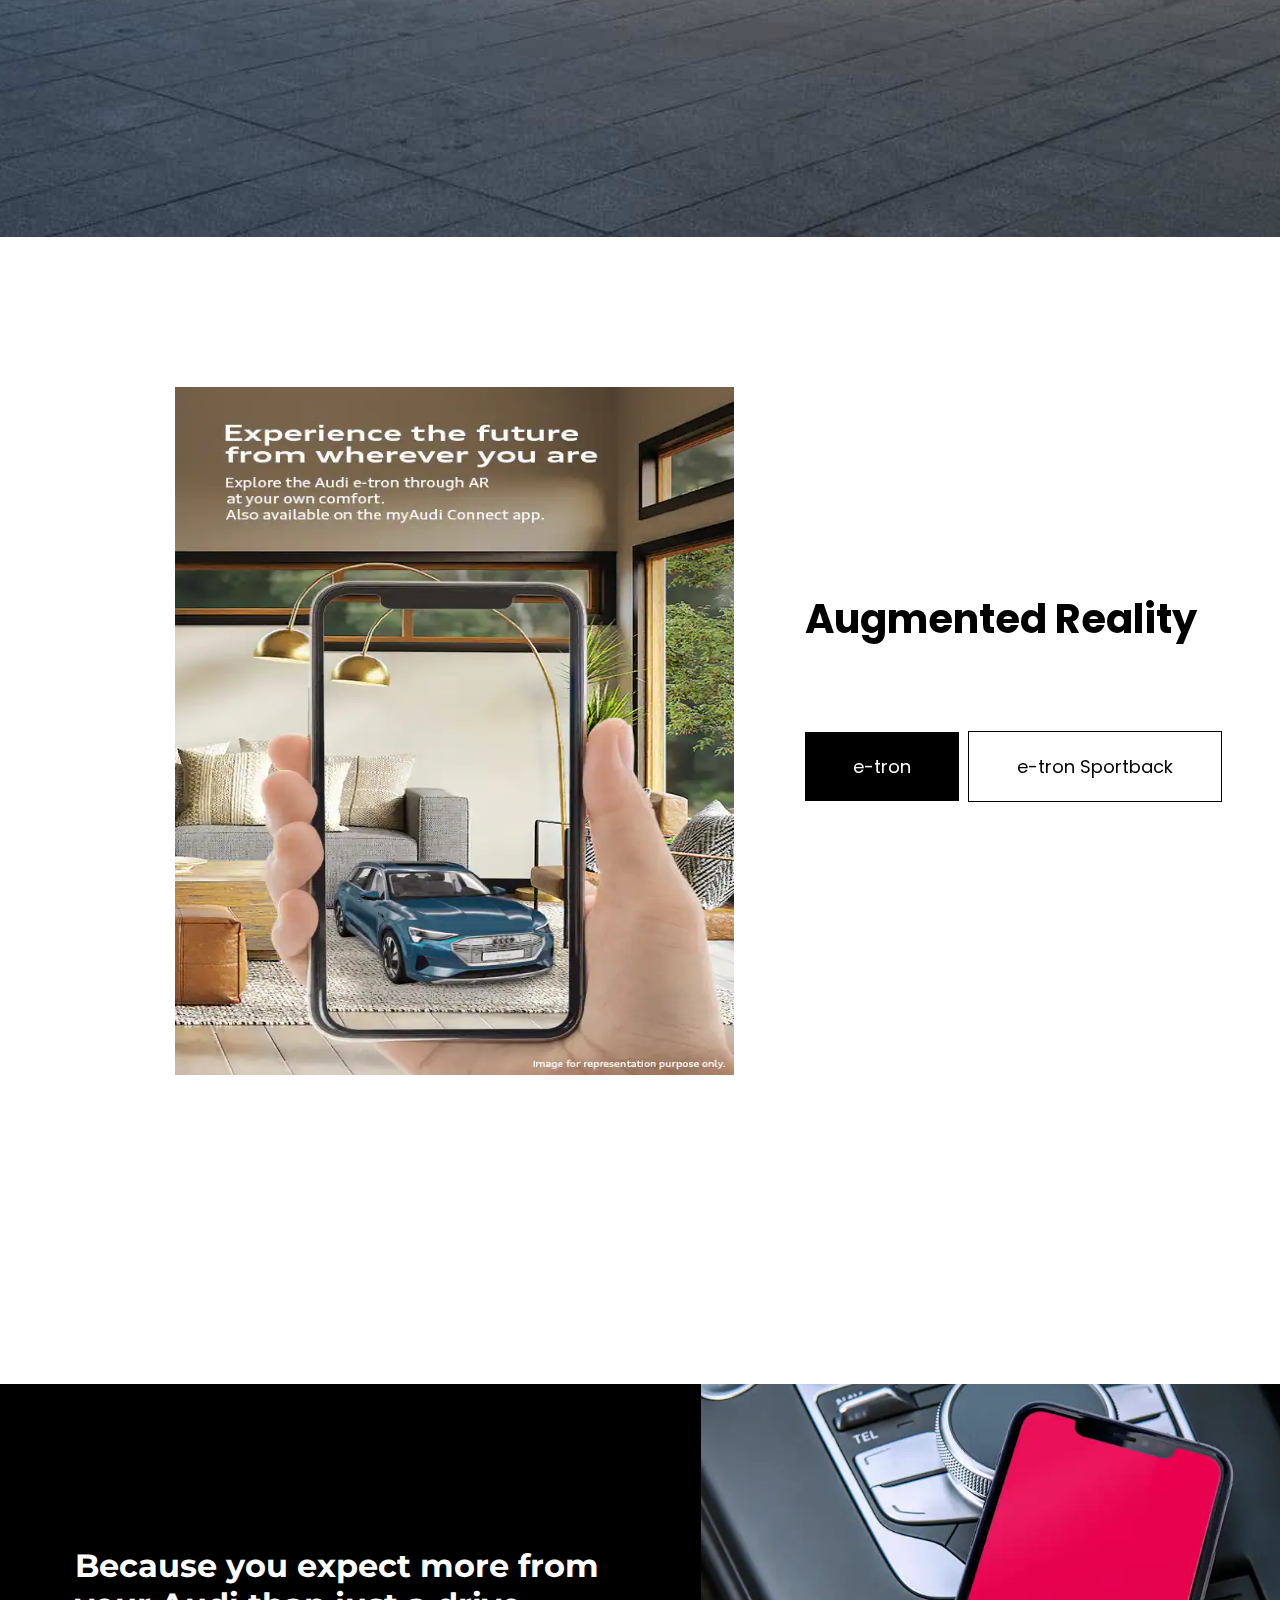
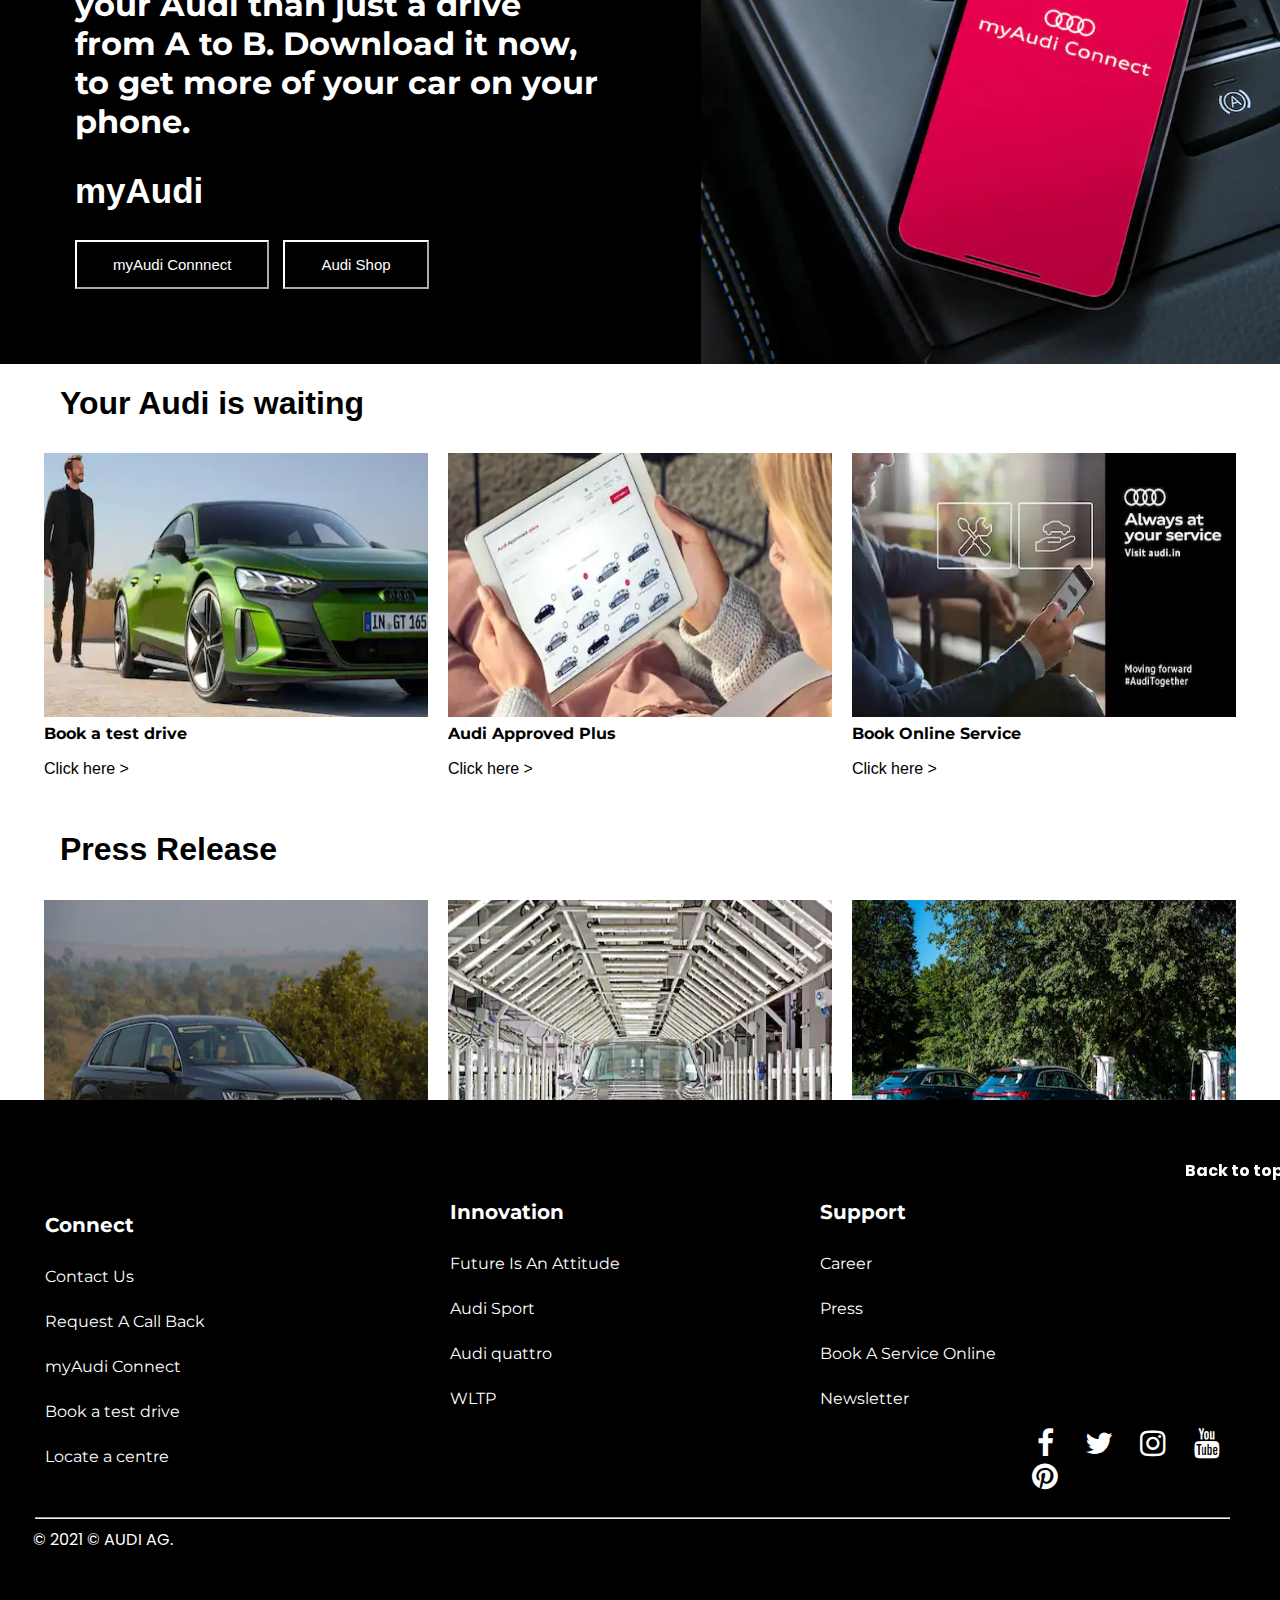
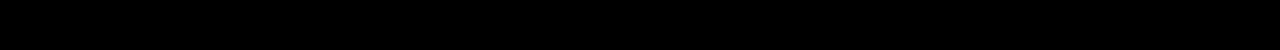
==== commit 868c5d16: "etron page complete" ====
--- a/index.html
+++ b/index.html
@@ -30,7 +30,8 @@
         <a href="welcome.html" class="links" style="position:relative;left:550px ;">myAudi Login</a>
 
         <div class="login">
-            <img class="login" src="Images/user.png" alt="">
+            <a href="welcome.html" class="links"><img class="login" src="Images/user.png" alt=""></a>
+
 
         </div>
 
@@ -135,7 +136,7 @@
         <div class="gallery-column">
             <img src="Images/BookServices-833x496.png" alt="Mountains" style="width:100%">
             <h2>Book Online Service</h2>
-            <a href="#">Click here ></a>
+            <a href="service.html">Click here ></a>
         </div>
     </div>
 
--- a/Stylesheets/style.css
+++ b/Stylesheets/style.css
@@ -1,12 +1,7 @@
-@import url(https://cdnjs.cloudflare.com/ajax/libs/font-awesome/4.7.0/css/font-awesome.min.css);
-@import url("http://fonts.cdnfonts.com/css/audi-type-2");
-@import url(audi-core-ci-reset-and-basic.min.css);
-@import url("https://fonts.googleapis.com/css2?family=Montserrat&display=swap");
-@import url("https://fonts.googleapis.com/css2?family=Montserrat:wght@200&display=swap");
-
+@import url('https://fonts.googleapis.com/css2?family=Poppins:wght@300&display=swap');
 body,
 html {
-    font-family: "Montserrat", sans-serif;
+   font-family: 'Poppins', sans-serif;
     height: 100%;
     margin: 0;
     scroll-behavior: smooth;
@@ -31,7 +26,7 @@
     top: 325px;
     left: 60px;
     color: black;
-    font-family: "Montserrat", sans-serif;
+   font-family: 'Poppins', sans-serif;
     align-items: center;
 }
 
@@ -70,7 +65,7 @@
     top: 325px;
     left: 60px;
     color: black;
-    font-family: "Montserrat", sans-serif;
+   font-family: 'Poppins', sans-serif;
     align-items: center;
 }
 
@@ -86,7 +81,7 @@
     margin-top: 30px;
     padding: 21px 48px;
     font-size: 18px;
-    font-family: "Montserrat", sans-serif;
+   font-family: 'Poppins', sans-serif;
 }
 
 .ar-btn1:hover {
@@ -106,7 +101,7 @@
     margin-top: 30px;
     padding: 21px 48px;
     font-size: 18px;
-    font-family: "Montserrat", sans-serif;
+   font-family: 'Poppins', sans-serif;
 }
 
 .ar-btn2:hover {
@@ -127,7 +122,7 @@
     top: 8px;
     left: 60px;
     color: black;
-    /* font-family: "Montserrat", sans-serif; */
+    /*font-family: 'Poppins', sans-serif; */
 }
 
 .hero-text button {
@@ -143,7 +138,7 @@
 }
 
 .hero-text p {
-    font-family: "Montserrat", sans-serif;
+   font-family: 'Poppins', sans-serif;
     font-size: 25px;
     margin-top: 0;
 }
@@ -185,7 +180,7 @@
     text-align: left;
     padding-left: 40px;
     padding-top: 30px;
-    font-family: "Montserrat", sans-serif;
+   font-family: 'Poppins', sans-serif;
 }
 
 .card p {
@@ -210,7 +205,7 @@
     margin-top: 30px;
     padding: 21px 48px;
     font-size: 18px;
-    font-family: "Montserrat", sans-serif;
+   font-family: 'Poppins', sans-serif;
 }
 
 #b1:hover {
@@ -230,7 +225,7 @@
     margin-top: 30px;
     padding: 21px 48px;
     font-size: 18px;
-    font-family: "Montserrat", sans-serif;
+   font-family: 'Poppins', sans-serif;
 }
 
 #b2:hover {
--- a/Stylesheets/navbar.css
+++ b/Stylesheets/navbar.css
@@ -1,5 +1,4 @@
-@import url('http://fonts.cdnfonts.com/css/audi-type-2');
-
+@import url('https://fonts.googleapis.com/css2?family=Poppins:wght@300&display=swap');
 .navbar {
   /* width: 100%; */
   background-color: #ffffff;
@@ -9,7 +8,7 @@
   padding-left: 80px;
   padding-bottom: 10px;
   /* padding: 10px; */
-  font-family: 'Audi Type', sans-serif;
+font-family: 'Poppins', sans-serif;
 }
 
 
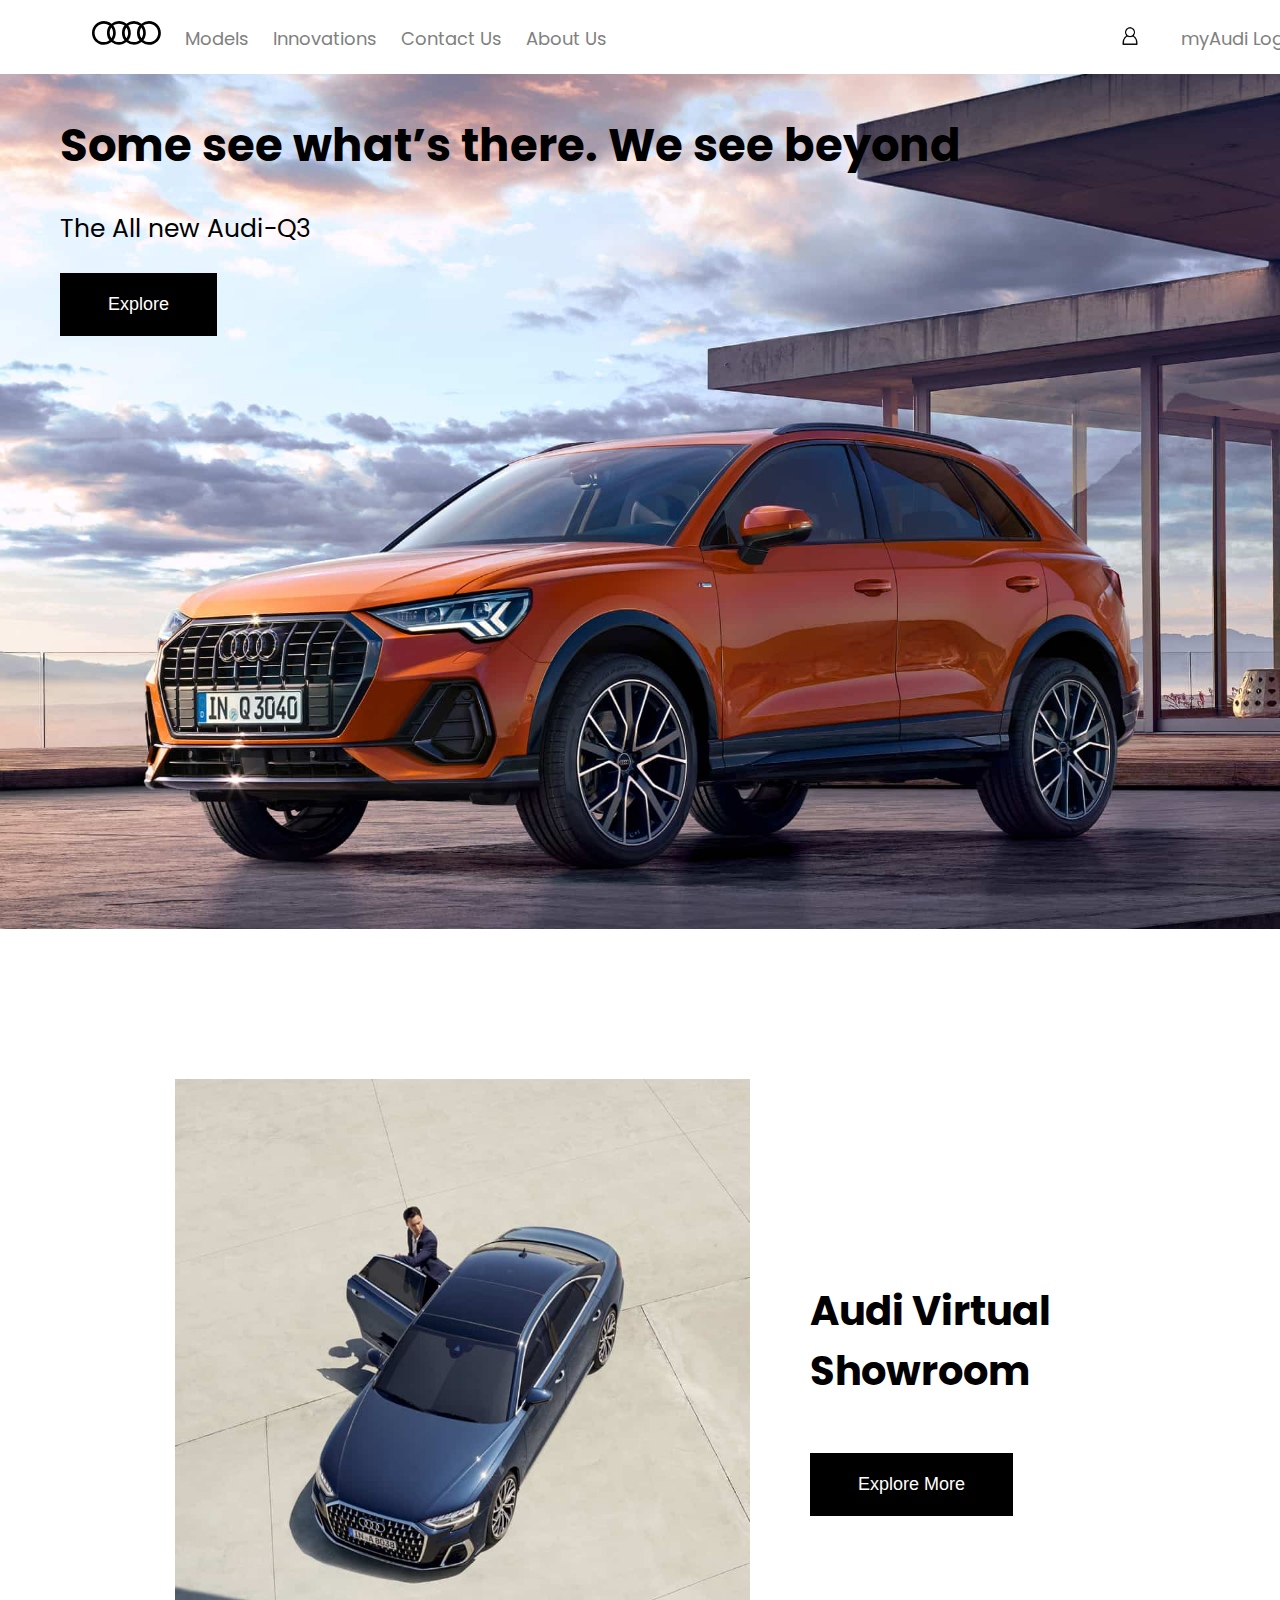
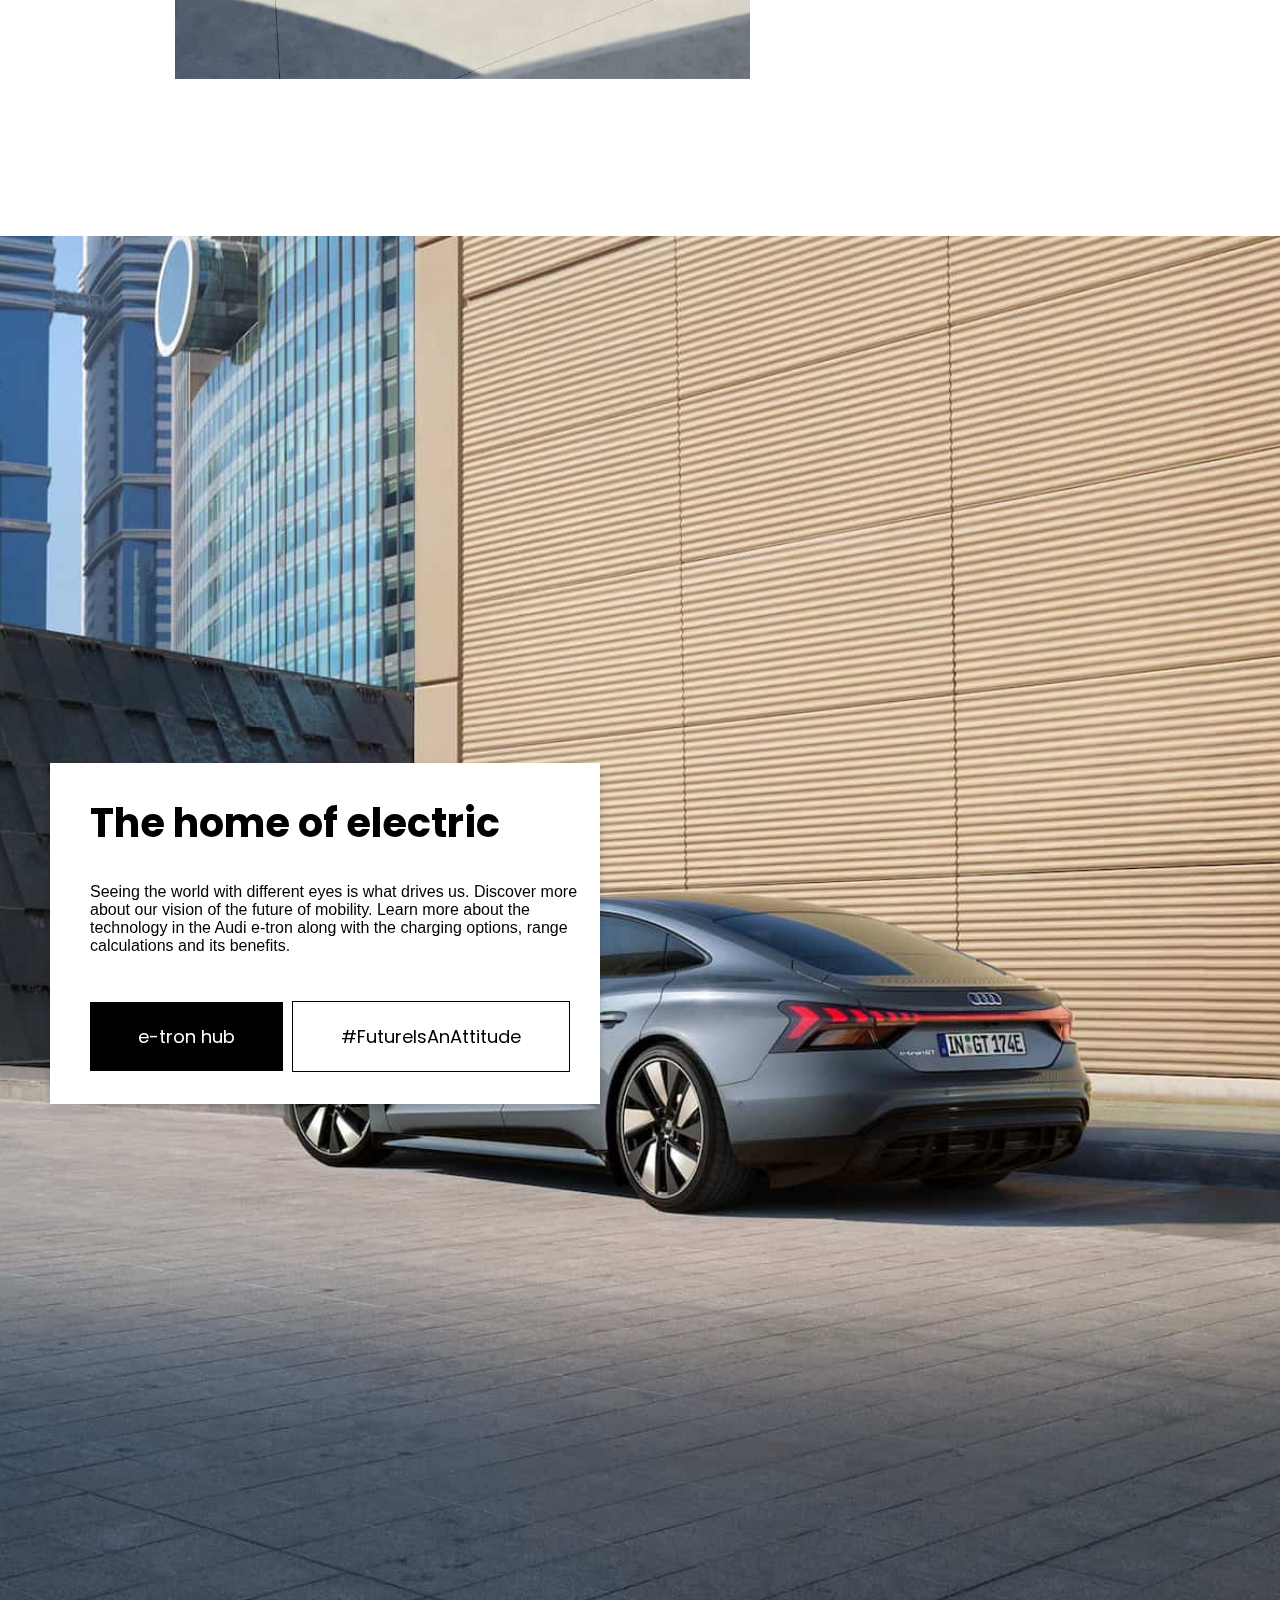
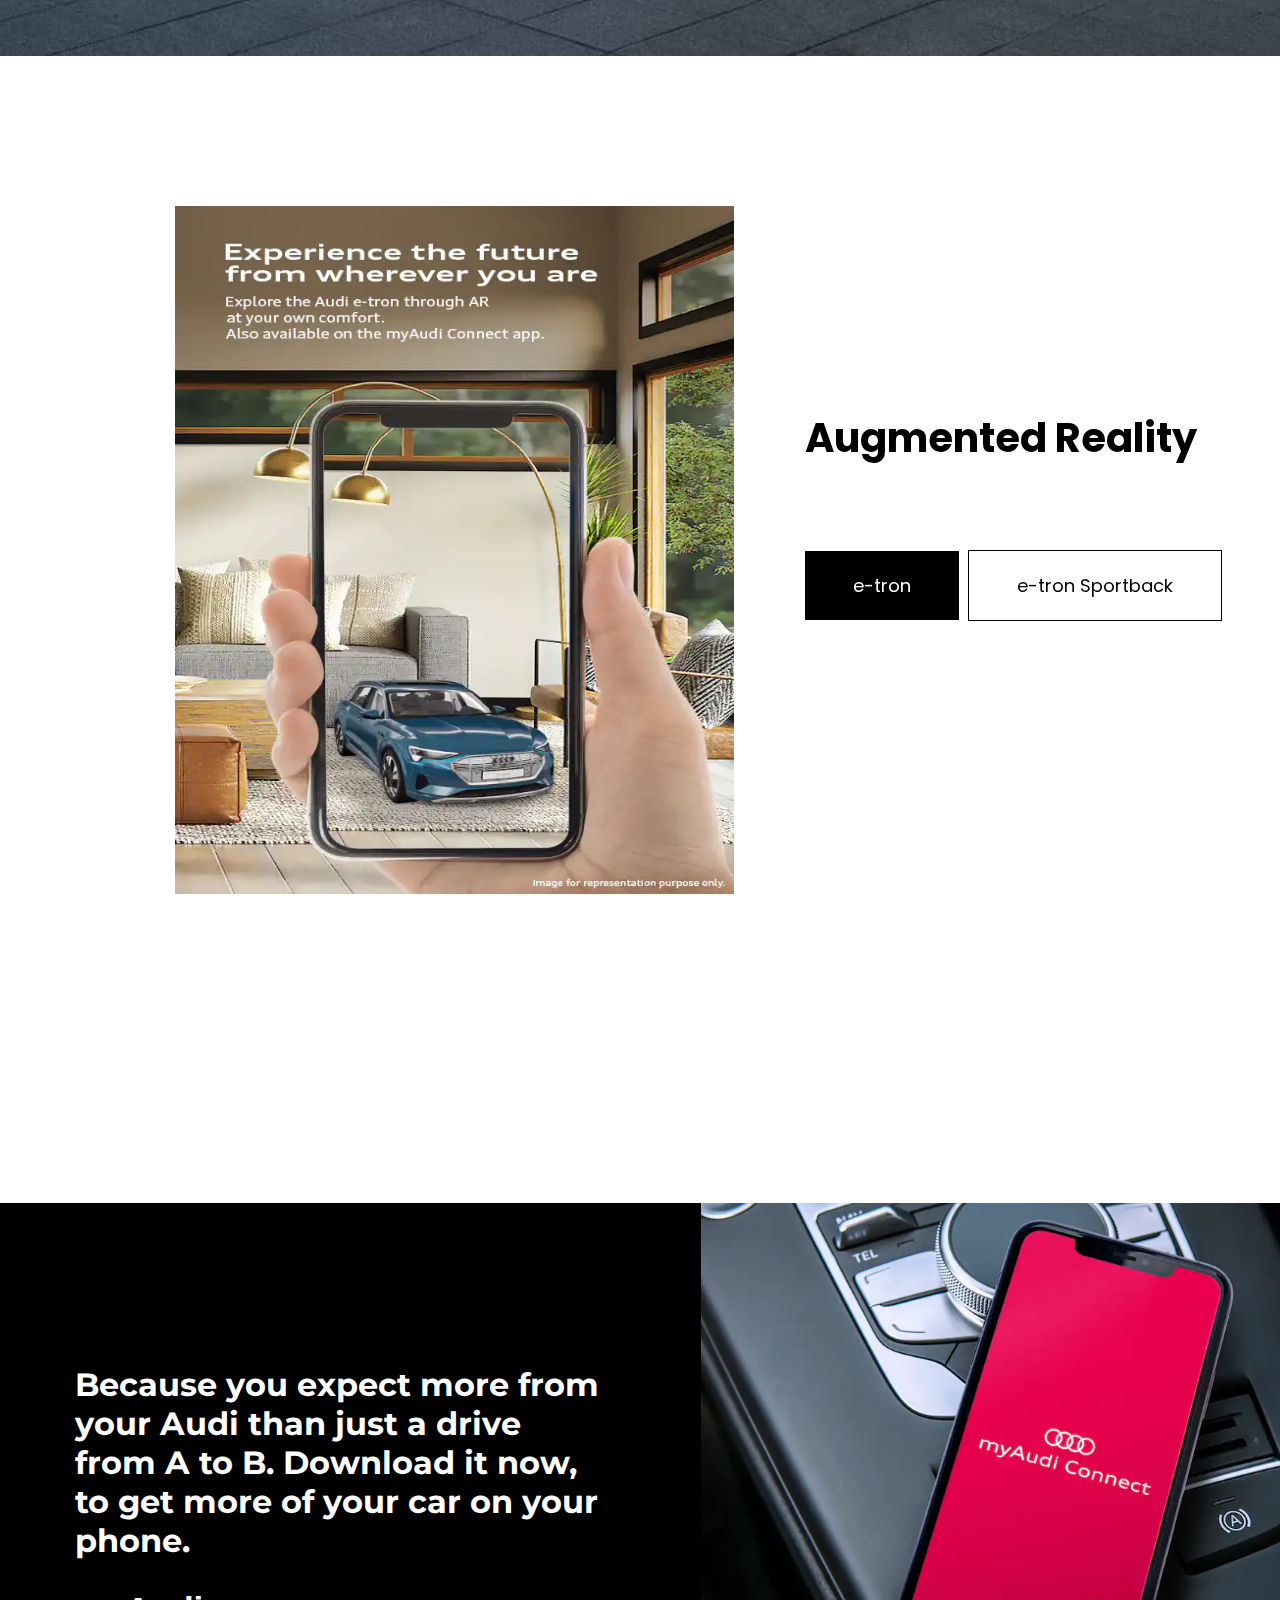
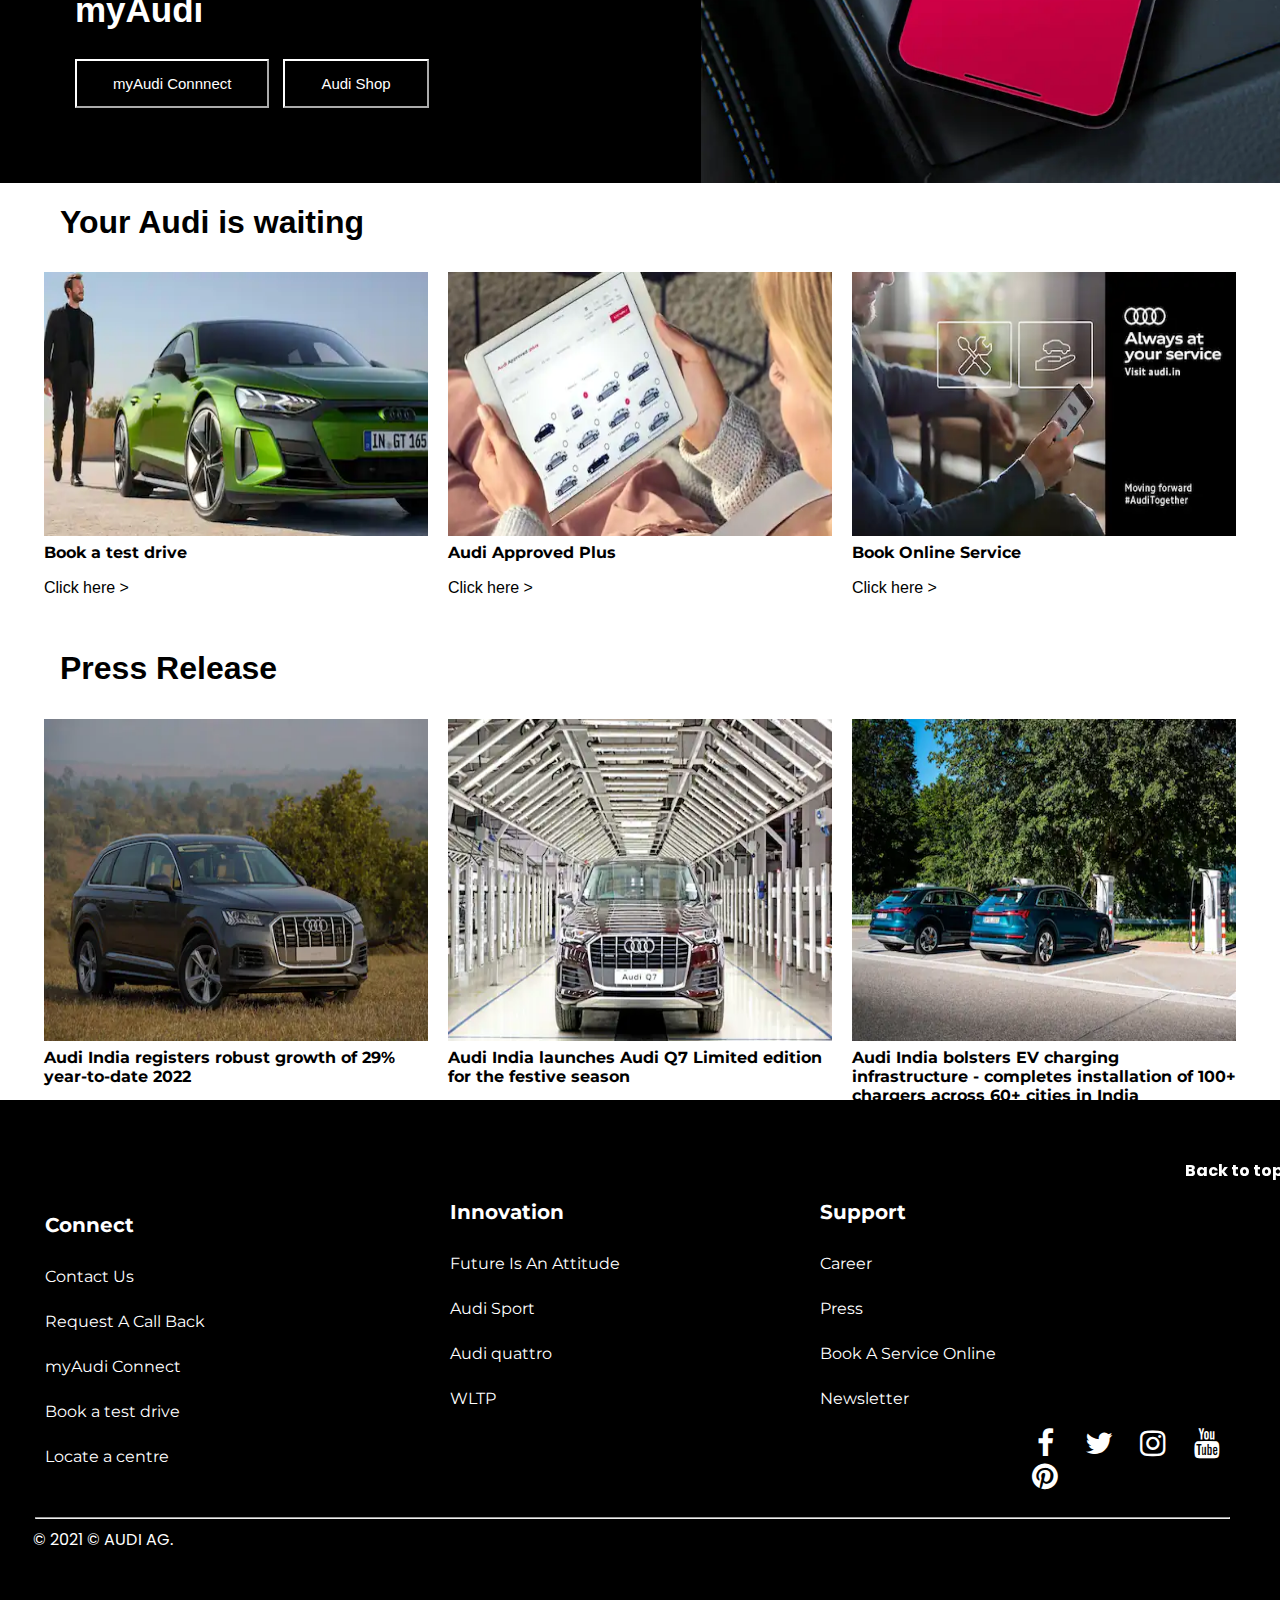
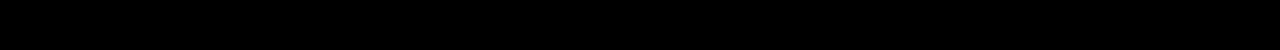
==== commit 41df20c4: "final" ====
--- a/index.html
+++ b/index.html
@@ -25,7 +25,7 @@
         </div>
         <a href="models.html" class="links">Models</a>
         <a href="#" class="links">Innovations</a>
-        <a href="#" class="links">Contact Us</a>
+        <a href="contact.html" class="links">Contact Us</a>
         <a href="about.html" class="links">About Us</a>
         <a href="welcome.html" class="links" style="position:relative;left:550px ;">myAudi Login</a>
 
@@ -47,20 +47,6 @@
         </div>
     </div>
 
-    <p class="p1">Models</p>
-    <div class="models">
-        <img src="Images/etroncatalunyared_sv.png" alt="e-tron GT" />
-        <span class="audi-link">e-tron GT</span>
-        <img src="Images/A4navarrablue_sv.png" />
-        <img src="ImagesA6firmamemntblue_sv.png" />
-        <img src="Images/A8Lvesuviusgrey_sv.png" />
-        <img src="Images/2023.png" />
-        <img src="Images/A4navarrablue_sv.png" />
-        <img src="Images/A4navarrablue_sv.png" />
-        <img src="Images/A4navarrablue_sv.png" />
-        <img src="Images/A4navarrablue_sv.png" />
-        <img src="Images/A4navarrablue_sv.png" />
-    </div>
 
     <div class="avs">
         <div>
